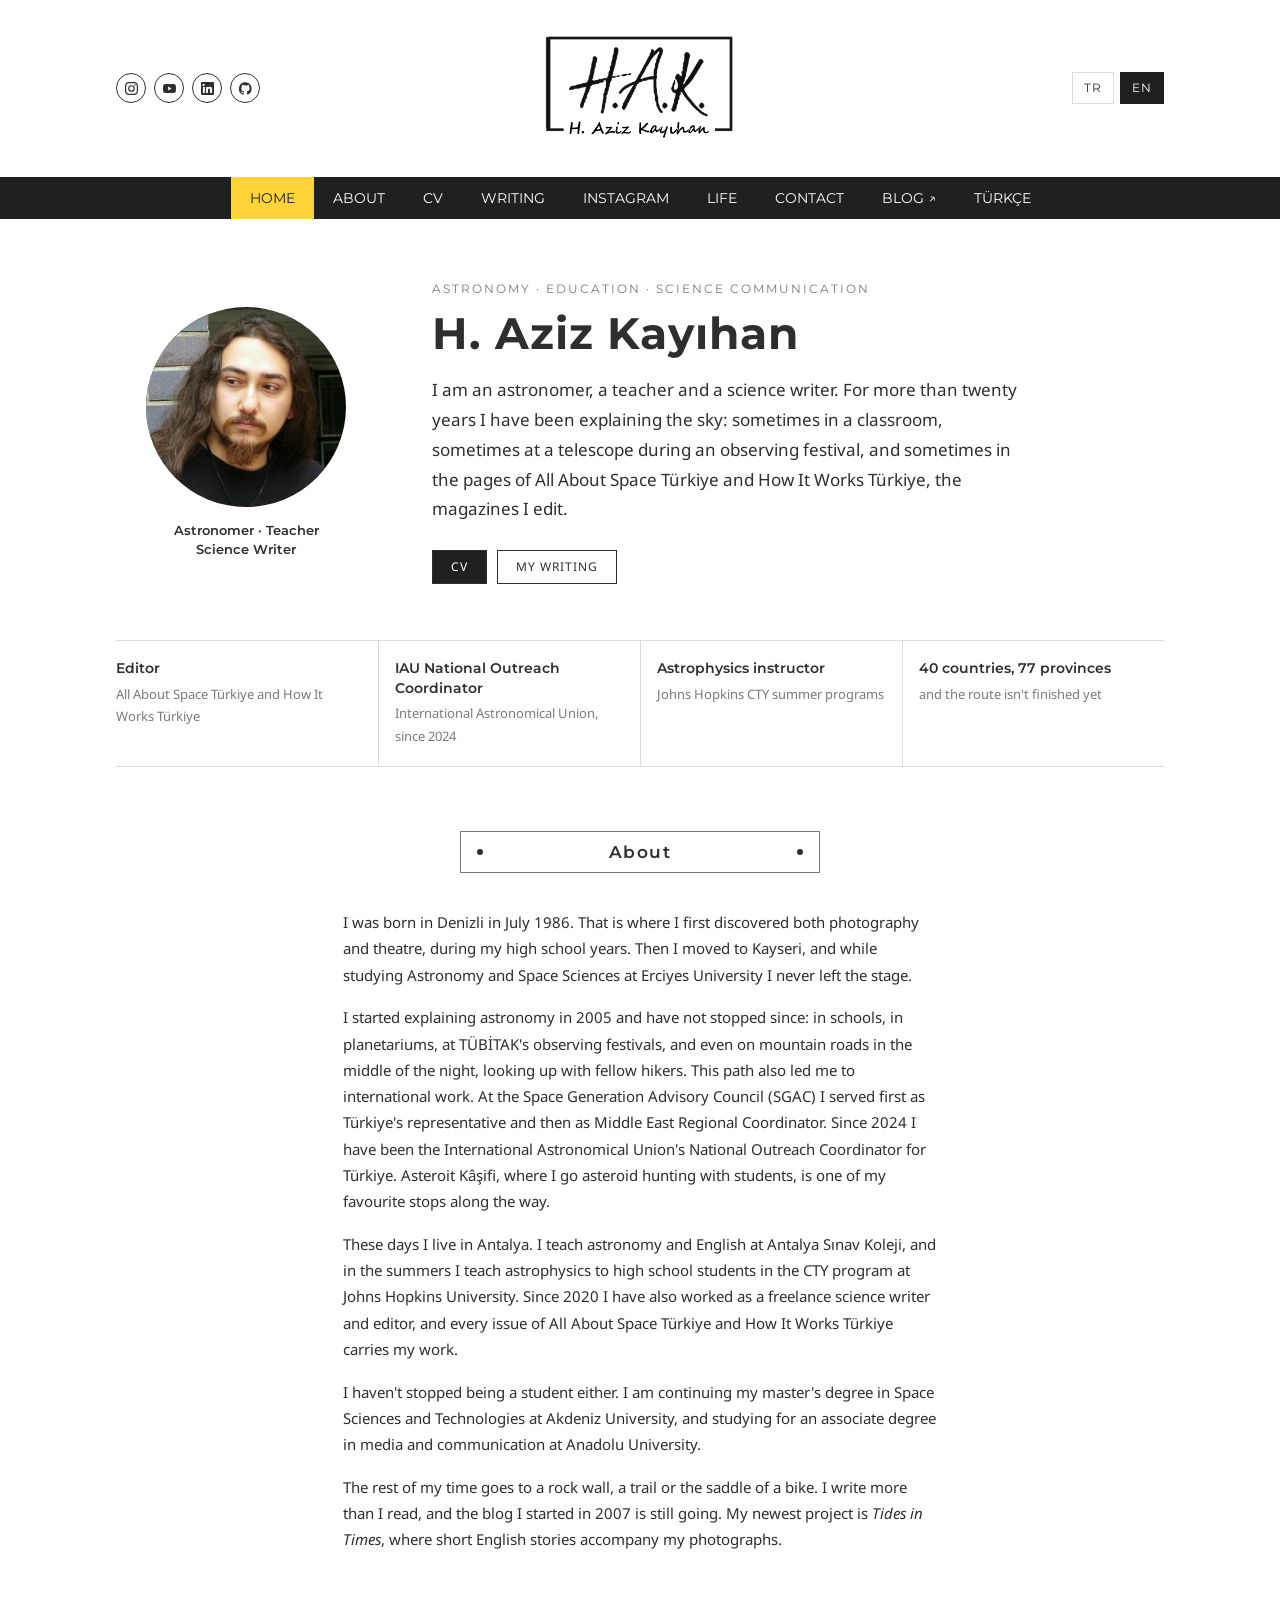
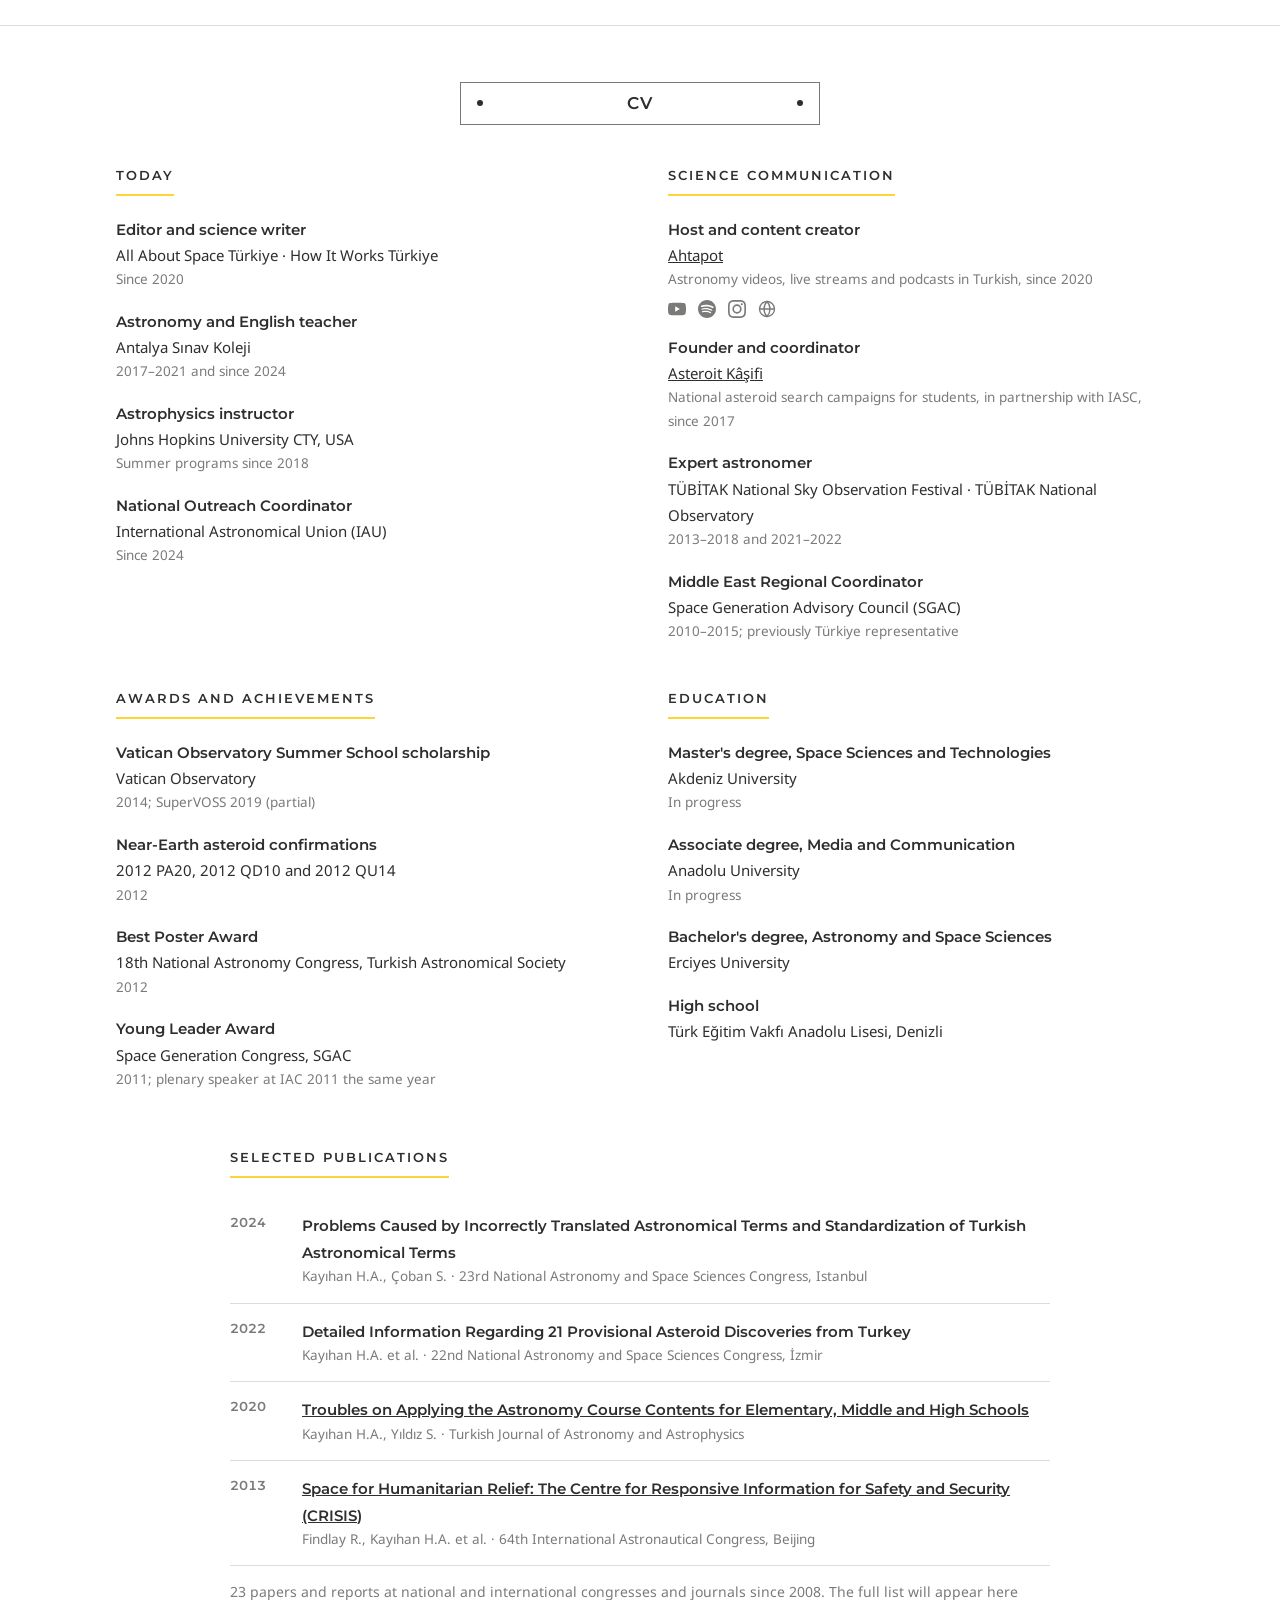
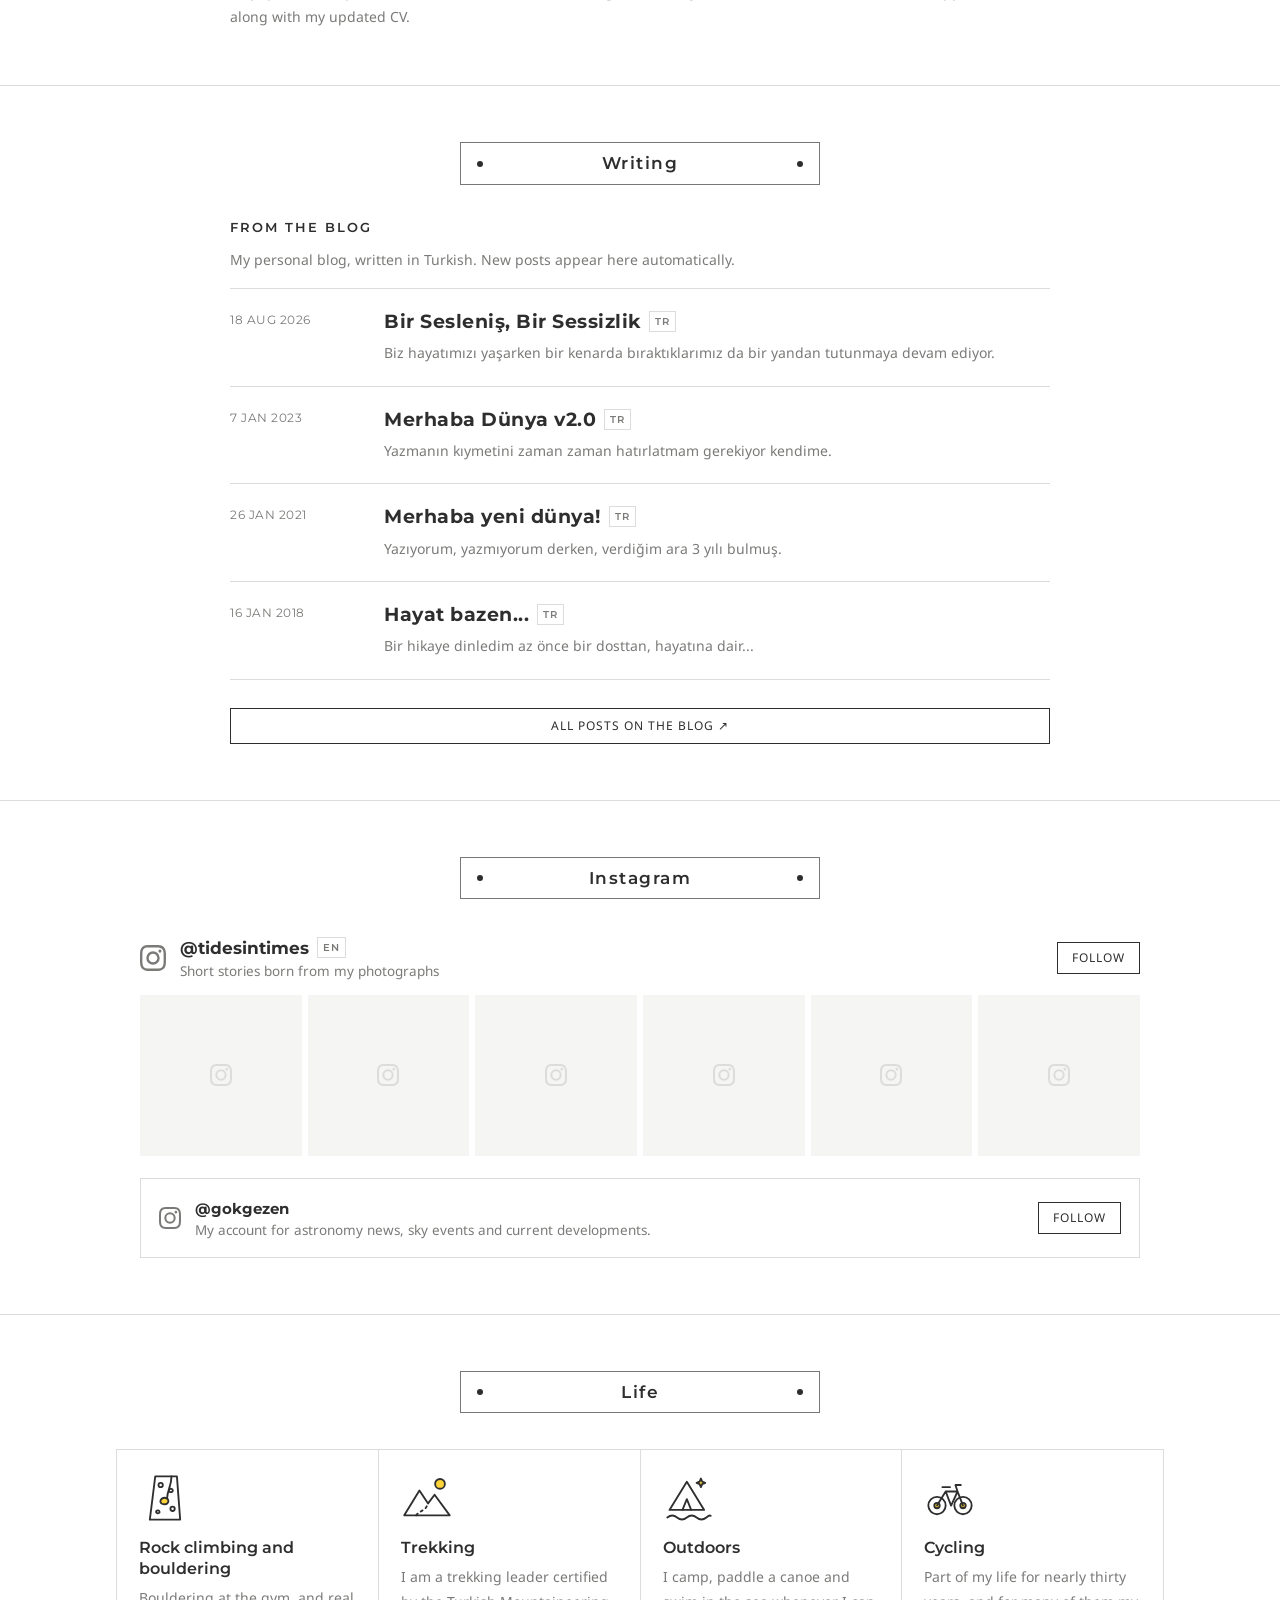
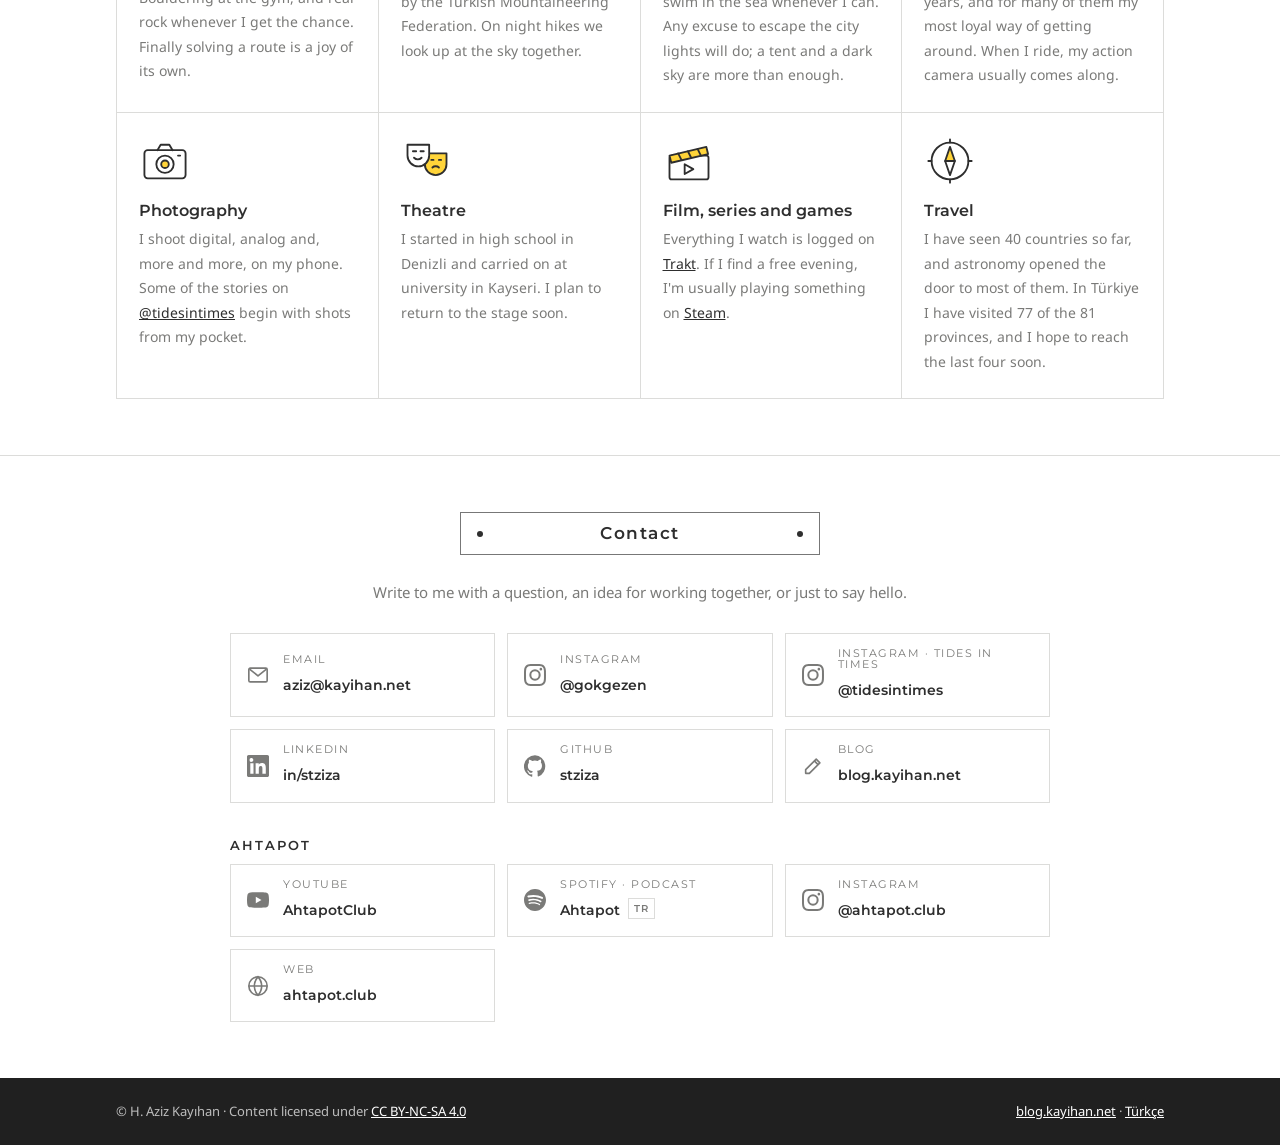
==== en/index.html @ d1d8c075 "Replace the Under Construction page with the new site Add the Turkish home page, the English page in" ====
<!doctype html>
<html lang="en">
<head>
<meta charset="utf-8">
<meta name="viewport" content="width=device-width, initial-scale=1, viewport-fit=cover">
<title>H. Aziz Kayıhan</title>
<meta name="claude:viewport-fit-sides" content="cover">
<meta name="description" content="H. Aziz Kayıhan: astronomer, teacher and science writer. Editor of All About Space Türkiye and How It Works Türkiye.">
<link rel="alternate" hreflang="tr" href="https://kayihan.net/">
<link rel="alternate" hreflang="en" href="https://kayihan.net/en/">
<link rel="alternate" type="application/atom+xml" title="H.A.K. blog" href="http://blog.kayihan.net/feeds/posts/default">
<link rel="preconnect" href="https://fonts.googleapis.com">
<link rel="preconnect" href="https://fonts.gstatic.com" crossorigin>
<link rel="stylesheet" href="https://fonts.googleapis.com/css2?family=Montserrat:wght@300;400;600;700&family=Noto+Sans:ital,wght@0,400;0,700;1,400&display=swap">
<style>
/* Layout: the blog's own frame (white masthead, dark menu bar with a yellow active tab, boxed section titles), no carousel; one centred column with a two-up intro. */
:root{
  --paper:#ffffff;
  --soft:#f5f5f4;
  --ink:#2e2e2e;
  --bar:#202020;
  --muted:#7a7a78;
  --rule:#dcdcda;
  --yellow:#ffd439;
  --todo:#fff3bf;
  --display:"Montserrat", "Helvetica Neue", Arial, sans-serif;
  --body:"Noto Sans", "Droid Sans", "Segoe UI", Arial, sans-serif;
  color-scheme: light;
}
*{box-sizing:border-box}
body{margin:0;background:var(--paper);color:var(--ink);font:15px/1.75 var(--body)}
body::before{content:"";position:fixed;inset:0 0 auto;height:env(safe-area-inset-top,0px);z-index:10;background:var(--paper)}
a{color:inherit}
img{max-width:100%}
.wrap{max-width:1080px;margin:0 auto;padding-left:max(16px,env(safe-area-inset-left,0px));padding-right:max(16px,env(safe-area-inset-right,0px))}
:focus-visible{outline:2px solid var(--yellow);outline-offset:3px}

/* Masthead */
.masthead .wrap{display:grid;grid-template-columns:1fr auto 1fr;align-items:center;padding-block:34px;gap:16px}
.social{display:flex;gap:8px}
.social a{width:30px;height:30px;border:1px solid var(--ink);border-radius:50%;display:grid;place-items:center;text-decoration:none;transition:background .2s,color .2s}
.social a:hover{background:var(--bar);color:var(--paper)}
.social svg{width:13px;height:13px;fill:currentColor}
.logo{display:block;text-decoration:none;justify-self:center}
.logo img{display:block;width:190px;height:auto}
.logo-fallback{display:none;border:2px solid var(--ink);padding:6px 16px 4px;text-align:center}
.logo-fallback b{display:block;font:300 34px/1 var(--display);letter-spacing:4px}
.logo-fallback small{font:400 10px/1.6 var(--display);letter-spacing:.5px}
.langs{justify-self:end;display:flex;gap:6px;font:400 12px/1 var(--display);letter-spacing:1px}
.langs a,.langs span{border:1px solid var(--rule);padding:9px 11px;text-decoration:none}
.langs span{background:var(--bar);color:var(--paper);border-color:var(--bar)}
.langs a:hover{border-color:var(--ink)}

/* Menu bar */
.bar{background:var(--bar);position:sticky;top:env(safe-area-inset-top,0px);z-index:5}
.bar .wrap{display:flex;overflow-x:auto;scrollbar-width:none}
.bar .wrap > a:first-child{margin-left:auto}
.bar .wrap > a:last-child{margin-right:auto}
.bar .wrap::-webkit-scrollbar{display:none}
.bar a{color:#fff;text-decoration:none;font:400 14px/1 var(--display);text-transform:uppercase;padding:14px 19px;white-space:nowrap}
.bar a:hover{color:var(--yellow)}
.bar a.on{background:var(--yellow);color:var(--bar)}

/* Draft note */
.draft{background:var(--soft);border-bottom:1px solid var(--rule);font-size:13px;color:var(--muted)}
.draft .wrap{padding-block:10px}
mark.todo{background:var(--todo);color:var(--ink);padding:0 4px;border-bottom:1px dashed #c9a400}

/* Intro */
.intro .wrap{display:grid;grid-template-columns:260px minmax(0,1fr);gap:56px;align-items:center;padding-block:64px 56px}
.portrait{text-align:center}
.portrait .ph{width:200px;height:200px;border-radius:50%;margin:0 auto 14px;overflow:hidden;background:var(--bar);display:grid;place-items:center}
.portrait .ph img{width:100%;height:100%;object-fit:cover;display:block}
.portrait .ph span{display:none;color:var(--yellow);font:700 44px/1 var(--display);letter-spacing:3px}
.portrait p{margin:0;font:600 13px/1.5 var(--display)}
.eyebrow{font:400 12px/1 var(--display);letter-spacing:2px;text-transform:uppercase;color:var(--muted);margin:0 0 14px}
h1{font:700 44px/1.1 var(--display);letter-spacing:1px;margin:0 0 18px;text-wrap:balance}
.lead{font-size:17px;max-width:60ch;margin:0 0 26px}
.btns{display:flex;flex-wrap:wrap;gap:10px}
.btn{display:inline-block;border:1px solid var(--ink);padding:10px 18px;font:400 12px/1 var(--body);letter-spacing:1px;text-transform:uppercase;text-decoration:none;transition:background .2s,color .2s}
.btn:hover{background:var(--bar);color:var(--paper)}
.btn.solid{background:var(--bar);color:var(--paper)}
.btn.solid:hover{background:var(--yellow);color:var(--bar);border-color:var(--yellow)}
.intro .facts-wrap{display:block;padding-block:0 8px}
.facts{list-style:none;margin:0;padding:0;border-top:1px solid var(--rule);border-bottom:1px solid var(--rule);display:grid;grid-template-columns:repeat(4,minmax(0,1fr))}
.facts li{padding:18px 16px;font-size:13px;color:var(--muted);border-left:1px solid var(--rule)}
.facts li:first-child{border-left:0;padding-left:0}
.facts b{display:block;color:var(--ink);font:600 14px/1.4 var(--display);margin-bottom:4px}

/* Sections */
section.block{padding-block:56px}
section.block + section.block{border-top:1px solid var(--rule)}
.title{display:flex;align-items:center;justify-content:space-between;gap:12px;border:1px solid #777;padding:10px 16px;max-width:360px;margin:0 auto 36px;font:600 17px/1.2 var(--display);letter-spacing:1.5px}
.title::before,.title::after{content:"";width:6px;height:6px;border-radius:50%;background:var(--ink);flex:none}
.title h2{font:inherit;margin:0;text-align:center;flex:1}
.prose{max-width:66ch;margin:0 auto}
.prose p{margin:0 0 1.1em}

/* Work */
.work{display:grid;grid-template-columns:repeat(2,minmax(0,1fr));gap:40px 56px}
.work h3{font:600 13px/1 var(--display);letter-spacing:2px;text-transform:uppercase;margin:0 0 6px;padding-bottom:12px;border-bottom:2px solid var(--yellow);display:inline-block}
.work ul{list-style:none;margin:14px 0 0;padding:0;display:grid;gap:16px}
.work li{min-width:0}
.work .role{font:600 15px/1.4 var(--display)}
.work .org{display:block}
.work .note{display:block;color:var(--muted);font-size:13.5px}
.pubs{margin-top:52px;max-width:820px;margin-left:auto;margin-right:auto}
.pubs h3{font:600 13px/1 var(--display);letter-spacing:2px;text-transform:uppercase;margin:0 0 6px;padding-bottom:12px;border-bottom:2px solid var(--yellow);display:inline-block}
.pubs ol{list-style:none;margin:14px 0 0;padding:0}
.pubs li{display:grid;grid-template-columns:56px minmax(0,1fr);gap:16px;padding:14px 0;border-bottom:1px solid var(--rule)}
.pubs .y{font:600 13px/1.6 var(--display);color:var(--muted);font-variant-numeric:tabular-nums}
.pubs .pt{font:600 15px/1.4 var(--display)}
.pubs .pv{display:block;color:var(--muted);font-size:13.5px}
.pubs a{color:var(--ink)}
.pubs .count{color:var(--muted);font-size:14px;margin:14px 0 0}

/* Writing */
.posts{list-style:none;margin:0;padding:0}
.posts li{display:grid;grid-template-columns:130px minmax(0,1fr);gap:24px;padding:20px 0;border-bottom:1px solid var(--rule)}
.posts li:first-child{border-top:1px solid var(--rule)}
.posts time{font:400 12px/1.8 var(--display);color:var(--muted);letter-spacing:.5px;text-transform:uppercase}
.posts a.t{font:700 19px/1.3 var(--display);letter-spacing:.5px;text-decoration:none}
.posts a.t:hover{text-decoration:underline;text-decoration-color:var(--yellow);text-decoration-thickness:3px}
.posts p{margin:6px 0 0;color:var(--muted);font-size:14px}
.lang{font:600 10px/1 var(--display);letter-spacing:1px;border:1px solid var(--rule);padding:3px 5px;margin-left:8px;vertical-align:3px;color:var(--muted);white-space:nowrap}
.sub{font:600 13px/1 var(--display);letter-spacing:2px;text-transform:uppercase;margin:48px 0 6px}
.subnote{color:var(--muted);font-size:14px;margin:0 0 20px}
.more{display:block;margin-top:28px;border:1px solid var(--ink);padding:11px;text-align:center;font:400 12px/1 var(--body);letter-spacing:1px;text-transform:uppercase;text-decoration:none}
.more:hover{background:var(--bar);color:var(--paper)}

/* Life */
.life{display:grid;grid-template-columns:repeat(4,minmax(0,1fr));border-top:1px solid var(--rule);border-left:1px solid var(--rule)}
.life div{padding:22px 22px 24px;border-right:1px solid var(--rule);border-bottom:1px solid var(--rule);min-width:0}
.life h3{margin:0 0 6px;font:600 16px/1.3 var(--display)}
.life .ic{width:52px;height:52px;display:block;margin-bottom:14px;fill:none;stroke:var(--ink);stroke-width:1.7;stroke-linecap:round;stroke-linejoin:round}
.life .ic .y{fill:var(--yellow)}
.life .ic .p{fill:var(--paper)}
.life div:hover .ic{transform:rotate(-4deg)}
.life .ic{transition:transform .25s}
.life p{margin:0;font-size:14px;color:var(--muted)}
.life a{color:var(--ink)}

/* Contact */
.contact-lead{text-align:center;margin:-12px auto 28px;max-width:60ch;color:var(--muted)}
.contact-sub{max-width:820px;margin:36px auto 12px;font:600 13px/1 var(--display);letter-spacing:2px;text-transform:uppercase}
.contact{display:grid;grid-template-columns:repeat(auto-fit,minmax(220px,1fr));gap:12px;max-width:820px;margin:0 auto}
.contact > a,.contact > div{display:flex;align-items:center;gap:14px;border:1px solid var(--rule);padding:14px 16px;text-decoration:none;min-width:0}
.contact > a:hover{border-color:var(--ink)}
.contact > a:hover svg{color:var(--ink)}
.contact svg{width:22px;height:22px;flex:none;color:var(--muted);transition:color .2s}
.contact span{min-width:0;overflow-wrap:anywhere}
.contact small{display:block;font:400 11px/1 var(--display);letter-spacing:1.5px;text-transform:uppercase;color:var(--muted);margin-bottom:6px}
.contact b{font:600 14px/1.3 var(--display)}
.work .icons{display:flex;gap:12px;margin-top:8px}
.work .icons a{color:var(--muted);display:inline-flex}
.work .icons a:hover{color:var(--ink)}
.work .icons svg{width:18px;height:18px}
.subnote a{color:var(--ink)}
/* Instagram */
.igs{max-width:1000px;margin:0 auto;display:grid;gap:22px}
.ig{min-width:0}
.ig-head{display:flex;align-items:center;gap:14px;margin-bottom:14px}
.ig-head > svg{width:26px;height:26px;flex:none;color:var(--muted)}
.ig-head > div{flex:1;min-width:0}
.ig-head .h{font:700 17px/1.3 var(--display);text-decoration:none}
.ig-head .h:hover{text-decoration:underline;text-decoration-color:var(--yellow);text-decoration-thickness:3px}
.ig-head small{display:block;color:var(--muted);font-size:13.5px;line-height:1.4}
.ig-head .btn{padding:9px 14px;flex:none}
.ig-grid{display:grid;grid-template-columns:repeat(6,minmax(0,1fr));gap:6px}
.ig-also{display:flex;align-items:center;gap:14px;border:1px solid var(--rule);padding:16px 18px}
.ig-also > svg{width:22px;height:22px;flex:none;color:var(--muted)}
.ig-also > div{flex:1;min-width:0}
.ig-also .h{font:700 15px/1.3 var(--display);text-decoration:none}
.ig-also .h:hover{text-decoration:underline;text-decoration-color:var(--yellow);text-decoration-thickness:3px}
.ig-also small{display:block;color:var(--muted);font-size:13.5px;line-height:1.45}
.ig-also .btn{padding:9px 14px;flex:none}
.tile{position:relative;aspect-ratio:1;max-width:100%;background:var(--soft);display:grid;place-items:center;color:var(--rule);overflow:hidden;transition:background .2s,color .2s}
.tile svg{width:22px;height:22px}
.tile:hover{background:var(--bar);color:var(--yellow)}
.tile img{position:absolute;inset:0;width:100%;height:100%;object-fit:cover;transition:transform .4s,opacity .2s}
.tile.has-img:hover img{transform:scale(1.04);opacity:.85}
@media (max-width:820px){ .ig-grid{grid-template-columns:repeat(3,minmax(0,1fr))} }
@media (max-width:560px){ .ig-head,.ig-also{flex-wrap:wrap} }

footer{background:var(--bar);color:#bdbdbd;font-size:13px}
footer .wrap{display:flex;flex-wrap:wrap;justify-content:space-between;gap:8px 24px;padding-block:22px}
footer a{color:#fff}

@media (max-width:820px){
  .intro .wrap{grid-template-columns:1fr;gap:28px;padding-block:44px}
  .facts{grid-template-columns:repeat(2,minmax(0,1fr))}
  .facts li:nth-child(3){border-left:0;padding-left:0}
  .work{grid-template-columns:1fr}
  .life{grid-template-columns:repeat(2,minmax(0,1fr))}
  h1{font-size:34px}
}
@media (max-width:560px){
  .masthead .wrap{grid-template-columns:1fr;justify-items:center;padding-block:24px}
  .langs{justify-self:center}
  .bar .wrap{justify-content:flex-start}
  .bar a{padding:13px 14px;font-size:13px}
  .posts li{grid-template-columns:1fr;gap:4px}
  .life{grid-template-columns:1fr}
  .facts{grid-template-columns:1fr}
  .facts li{border-left:0;padding-left:0;border-top:1px solid var(--rule)}
  .facts li:first-child{border-top:0}
}
@media (prefers-reduced-motion:reduce){*{transition:none!important;scroll-behavior:auto!important}}
html{scroll-behavior:smooth}
section[id]{scroll-margin-top:60px}
</style>
</head>
<body>
<svg width="0" height="0" style="position:absolute" aria-hidden="true">
  <symbol id="i-instagram" viewBox="0 0 24 24"><path fill="currentColor" d="M12 2.2c3.2 0 3.6 0 4.8.1 3.3.1 4.8 1.7 4.9 4.9.1 1.3.1 1.6.1 4.8s0 3.6-.1 4.8c-.1 3.2-1.7 4.8-4.9 4.9-1.3.1-1.6.1-4.8.1s-3.6 0-4.8-.1c-3.3-.1-4.8-1.7-4.9-4.9C2.2 15.6 2.2 15.2 2.2 12s0-3.6.1-4.8C2.4 3.9 3.9 2.4 7.2 2.3 8.4 2.2 8.8 2.2 12 2.2zM12 0C8.7 0 8.3 0 7.1.1 2.7.3.3 2.7.1 7.1 0 8.3 0 8.7 0 12s0 3.7.1 4.9c.2 4.4 2.6 6.8 7 7 1.2.1 1.6.1 4.9.1s3.7 0 4.9-.1c4.4-.2 6.8-2.6 7-7 .1-1.2.1-1.6.1-4.9s0-3.7-.1-4.9c-.2-4.4-2.6-6.8-7-7C15.7 0 15.3 0 12 0zm0 5.8a6.2 6.2 0 1 0 0 12.4 6.2 6.2 0 0 0 0-12.4zM12 16a4 4 0 1 1 0-8 4 4 0 0 1 0 8zm6.4-11.8a1.4 1.4 0 1 0 0 2.9 1.4 1.4 0 0 0 0-2.9z"/></symbol>
  <symbol id="i-youtube" viewBox="0 0 24 24"><path fill="currentColor" d="M23.5 6.2a3 3 0 0 0-2.1-2.1C19.5 3.6 12 3.6 12 3.6s-7.5 0-9.4.5A3 3 0 0 0 .5 6.2 31 31 0 0 0 0 12a31 31 0 0 0 .5 5.8 3 3 0 0 0 2.1 2.1c1.9.5 9.4.5 9.4.5s7.5 0 9.4-.5a3 3 0 0 0 2.1-2.1A31 31 0 0 0 24 12a31 31 0 0 0-.5-5.8zM9.6 15.6V8.4l6.2 3.6-6.2 3.6z"/></symbol>
  <symbol id="i-spotify" viewBox="0 0 24 24"><path fill="currentColor" d="M12 0C5.4 0 0 5.4 0 12s5.4 12 12 12 12-5.4 12-12S18.66 0 12 0zm5.52 17.34c-.24.36-.66.48-1.02.24-2.82-1.74-6.36-2.1-10.56-1.14-.42.12-.78-.18-.9-.54-.12-.42.18-.78.54-.9 4.56-1.02 8.52-.6 11.64 1.32.42.18.48.66.3 1.02zm1.44-3.3c-.3.42-.84.6-1.26.3-3.24-1.98-8.16-2.58-11.94-1.38-.48.12-1.02-.12-1.14-.6-.12-.48.12-1.02.6-1.14C9.6 9.9 15 10.56 18.72 12.84c.36.18.54.78.24 1.2zm.12-3.36C15.24 8.4 8.82 8.16 5.16 9.3c-.6.18-1.2-.18-1.38-.72-.18-.6.18-1.2.72-1.38 4.26-1.26 11.28-1.02 15.72 1.62.54.3.72 1.02.42 1.56-.3.42-1.02.6-1.56.3z"/></symbol>
  <symbol id="i-linkedin" viewBox="0 0 24 24"><path fill="currentColor" d="M20.4 20.5h-3.6v-5.6c0-1.3 0-3-1.8-3s-2.1 1.4-2.1 2.9v5.7H9.4V9h3.4v1.6c.5-.9 1.6-1.8 3.4-1.8 3.6 0 4.3 2.4 4.3 5.5v6.2zM5.3 7.4a2.1 2.1 0 1 1 0-4.1 2.1 2.1 0 0 1 0 4.1zM7.1 20.5H3.6V9h3.5v11.5zM22.2 0H1.8C.8 0 0 .8 0 1.7v20.6c0 .9.8 1.7 1.8 1.7h20.4c1 0 1.8-.8 1.8-1.7V1.7C24 .8 23.2 0 22.2 0z"/></symbol>
  <symbol id="i-github" viewBox="0 0 24 24"><path fill="currentColor" d="M12 .3a12 12 0 0 0-3.8 23.4c.6.1.8-.3.8-.6v-2c-3.3.7-4-1.6-4-1.6-.6-1.4-1.4-1.8-1.4-1.8-1-.7.1-.7.1-.7 1.2.1 1.8 1.2 1.8 1.2 1.1 1.8 2.8 1.3 3.5 1 0-.8.4-1.3.7-1.6-2.7-.3-5.5-1.3-5.5-5.9 0-1.3.5-2.4 1.2-3.2 0-.3-.5-1.5.2-3.2 0 0 1-.3 3.3 1.2a11.5 11.5 0 0 1 6 0C17.3 4.7 18.3 5 18.3 5c.7 1.7.2 2.9.1 3.2.8.8 1.2 1.9 1.2 3.2 0 4.6-2.8 5.6-5.5 5.9.4.4.8 1.1.8 2.2v3.3c0 .3.2.7.8.6A12 12 0 0 0 12 .3"/></symbol>
  <symbol id="i-mail" viewBox="0 0 24 24"><g fill="none" stroke="currentColor" stroke-width="1.8" stroke-linejoin="round"><rect x="2" y="4.5" width="20" height="15" rx="1.5"/><path d="M2.8 5.5 12 13l9.2-7.5"/></g></symbol>
  <symbol id="i-web" viewBox="0 0 24 24"><g fill="none" stroke="currentColor" stroke-width="1.8"><circle cx="12" cy="12" r="10"/><path d="M2 12h20M12 2c2.8 3 4 6.4 4 10s-1.2 7-4 10c-2.8-3-4-6.4-4-10s1.2-7 4-10z"/></g></symbol>
  <symbol id="i-pen" viewBox="0 0 24 24"><g fill="none" stroke="currentColor" stroke-width="1.8" stroke-linejoin="round"><path d="M15.5 4.5l4 4L8 20H4v-4L15.5 4.5z"/><path d="M13.5 6.5l4 4"/></g></symbol>
</svg>
<div lang="en">

<header class="masthead">
  <div class="wrap">
    <nav class="social" aria-label="Social media">
      <a href="https://www.instagram.com/gokgezen/" aria-label="Instagram" target="_blank" rel="noopener"><svg><use href="#i-instagram"/></svg></a>
      <a href="https://www.youtube.com/@AhtapotClub" aria-label="YouTube" target="_blank" rel="noopener"><svg><use href="#i-youtube"/></svg></a>
      <a href="https://www.linkedin.com/in/stziza/" aria-label="LinkedIn" target="_blank" rel="noopener"><svg><use href="#i-linkedin"/></svg></a>
      <a href="https://github.com/stziza" aria-label="GitHub" target="_blank" rel="noopener"><svg><use href="#i-github"/></svg></a>
    </nav>
    <a class="logo" href="#top" aria-label="H.A.K. home">
      <img src="../img/hak-logo.png" alt="H.A.K. · H. Aziz Kayıhan" width="190" height="109" onerror="this.style.display='none';this.nextElementSibling.style.display='block'">
      <span class="logo-fallback"><b>H.A.K.</b><small>H. Aziz Kayıhan</small></span>
    </a>
    <div class="langs" aria-label="Language">
      <a href="../" hreflang="tr" lang="tr">TR</a>
      <span aria-current="true">EN</span>
    </div>
  </div>
</header>

<nav class="bar" aria-label="Sections">
  <div class="wrap">
    <a href="#top" class="on" data-spy="top">Home</a>
    <a href="#about" data-spy="about">About</a>
    <a href="#cv" data-spy="cv">CV</a>
    <a href="#writing" data-spy="writing">Writing</a>
    <a href="#instagram" data-spy="instagram">Instagram</a>
    <a href="#life" data-spy="life">Life</a>
    <a href="#contact" data-spy="contact">Contact</a>
    <a href="http://blog.kayihan.net/" target="_blank" rel="noopener">Blog ↗</a>
    <a href="../" hreflang="tr" lang="tr">Türkçe</a>
  </div>
</nav>


<main id="top">
  <section class="intro" aria-label="Introduction">
    <div class="wrap">
      <div class="portrait">
        <div class="ph">
          <img src="../img/portre.jpg" alt="H. Aziz Kayıhan" width="200" height="200" onerror="this.style.display='none';this.nextElementSibling.style.display='block'">
          <span>HAK</span>
        </div>
        <p>Astronomer · Teacher<br>Science Writer</p>
      </div>
      <div>
        <p class="eyebrow">Astronomy · Education · Science communication</p>
        <h1>H. Aziz Kayıhan</h1>
        <p class="lead">I am an astronomer, a teacher and a science writer. For more than twenty years I have been explaining the sky: sometimes in a classroom, sometimes at a telescope during an observing festival, and sometimes in the pages of All About Space Türkiye and How It Works Türkiye, the magazines I edit.</p>
        <div class="btns">
          <a class="btn solid" href="#cv">CV</a>
          <a class="btn" href="#writing">My writing</a>
        </div>
      </div>
    </div>
    <div class="wrap facts-wrap">
      <ul class="facts">
        <li><b>Editor</b>All About Space Türkiye and How It Works Türkiye</li>
        <li><b>IAU National Outreach Coordinator</b>International Astronomical Union, since 2024</li>
        <li><b>Astrophysics instructor</b>Johns Hopkins CTY summer programs</li>
        <li><b>40 countries, 77 provinces</b>and the route isn't finished yet</li>
      </ul>
    </div>
  </section>

  <section class="block" id="about">
    <div class="wrap">
      <div class="title"><h2>About</h2></div>
      <div class="prose">
        <p>I was born in Denizli in July 1986. That is where I first discovered both photography and theatre, during my high school years. Then I moved to Kayseri, and while studying Astronomy and Space Sciences at Erciyes University I never left the stage.</p>
        <p>I started explaining astronomy in 2005 and have not stopped since: in schools, in planetariums, at TÜBİTAK's observing festivals, and even on mountain roads in the middle of the night, looking up with fellow hikers. This path also led me to international work. At the Space Generation Advisory Council (SGAC) I served first as Türkiye's representative and then as Middle East Regional Coordinator. Since 2024 I have been the International Astronomical Union's National Outreach Coordinator for Türkiye. Asteroit Kâşifi, where I go asteroid hunting with students, is one of my favourite stops along the way.</p>
        <p>These days I live in Antalya. I teach astronomy and English at Antalya Sınav Koleji, and in the summers I teach astrophysics to high school students in the CTY program at Johns Hopkins University. Since 2020 I have also worked as a freelance science writer and editor, and every issue of All About Space Türkiye and How It Works Türkiye carries my work.</p>
        <p>I haven't stopped being a student either. I am continuing my master's degree in Space Sciences and Technologies at Akdeniz University, and studying for an associate degree in media and communication at Anadolu University.</p>
        <p>The rest of my time goes to a rock wall, a trail or the saddle of a bike. I write more than I read, and the blog I started in 2007 is still going. My newest project is <em>Tides in Times</em>, where short English stories accompany my photographs.</p>
      </div>
    </div>
  </section>

  <section class="block" id="cv">
    <div class="wrap">
      <div class="title"><h2>CV</h2></div>
      <div class="work">
        <div>
          <h3>Today</h3>
          <ul>
            <li><span class="role">Editor and science writer</span><span class="org">All About Space Türkiye · How It Works Türkiye</span><span class="note">Since 2020</span></li>
            <li><span class="role">Astronomy and English teacher</span><span class="org">Antalya Sınav Koleji</span><span class="note">2017–2021 and since 2024</span></li>
            <li><span class="role">Astrophysics instructor</span><span class="org">Johns Hopkins University CTY, USA</span><span class="note">Summer programs since 2018</span></li>
            <li><span class="role">National Outreach Coordinator</span><span class="org">International Astronomical Union (IAU)</span><span class="note">Since 2024</span></li>
          </ul>
        </div>
        <div>
          <h3>Science communication</h3>
          <ul>
            <li><span class="role">Host and content creator</span><span class="org"><a href="https://www.ahtapot.club/" target="_blank" rel="noopener">Ahtapot</a></span><span class="note">Astronomy videos, live streams and podcasts in Turkish, since 2020</span>
              <span class="icons">
                <a href="https://www.youtube.com/@AhtapotClub" aria-label="Ahtapot YouTube" target="_blank" rel="noopener"><svg><use href="#i-youtube"/></svg></a>
                <a href="https://open.spotify.com/show/0G1cSHroA2aiNYug60f56q" aria-label="Ahtapot Spotify" target="_blank" rel="noopener"><svg><use href="#i-spotify"/></svg></a>
                <a href="https://www.instagram.com/ahtapot.club/" aria-label="Ahtapot Instagram" target="_blank" rel="noopener"><svg><use href="#i-instagram"/></svg></a>
                <a href="https://www.ahtapot.club/" aria-label="ahtapot.club" target="_blank" rel="noopener"><svg><use href="#i-web"/></svg></a>
              </span>
            </li>
            <li><span class="role">Founder and coordinator</span><span class="org"><a href="https://asteroidkasifi.com/" target="_blank" rel="noopener">Asteroit Kâşifi</a></span><span class="note">National asteroid search campaigns for students, in partnership with IASC, since 2017</span></li>
            <li><span class="role">Expert astronomer</span><span class="org">TÜBİTAK National Sky Observation Festival · TÜBİTAK National Observatory</span><span class="note">2013–2018 and 2021–2022</span></li>
            <li><span class="role">Middle East Regional Coordinator</span><span class="org">Space Generation Advisory Council (SGAC)</span><span class="note">2010–2015; previously Türkiye representative</span></li>
          </ul>
        </div>
        <div>
          <h3>Awards and achievements</h3>
          <ul>
            <li><span class="role">Vatican Observatory Summer School scholarship</span><span class="org">Vatican Observatory</span><span class="note">2014; SuperVOSS 2019 (partial)</span></li>
            <li><span class="role">Near-Earth asteroid confirmations</span><span class="org">2012 PA20, 2012 QD10 and 2012 QU14</span><span class="note">2012</span></li>
            <li><span class="role">Best Poster Award</span><span class="org">18th National Astronomy Congress, Turkish Astronomical Society</span><span class="note">2012</span></li>
            <li><span class="role">Young Leader Award</span><span class="org">Space Generation Congress, SGAC</span><span class="note">2011; plenary speaker at IAC 2011 the same year</span></li>
          </ul>
        </div>
        <div>
          <h3>Education</h3>
          <ul>
            <li><span class="role">Master's degree, Space Sciences and Technologies</span><span class="org">Akdeniz University</span><span class="note">In progress</span></li>
            <li><span class="role">Associate degree, Media and Communication</span><span class="org">Anadolu University</span><span class="note">In progress</span></li>
            <li><span class="role">Bachelor's degree, Astronomy and Space Sciences</span><span class="org">Erciyes University</span></li>
            <li><span class="role">High school</span><span class="org">Türk Eğitim Vakfı Anadolu Lisesi, Denizli</span></li>
          </ul>
        </div>
      </div>

      <div class="pubs">
        <h3>Selected publications</h3>
        <ol>
          <li><span class="y">2024</span><div><span class="pt">Problems Caused by Incorrectly Translated Astronomical Terms and Standardization of Turkish Astronomical Terms</span><span class="pv">Kayıhan H.A., Çoban S. · 23rd National Astronomy and Space Sciences Congress, Istanbul</span></div></li>
          <li><span class="y">2022</span><div><span class="pt">Detailed Information Regarding 21 Provisional Asteroid Discoveries from Turkey</span><span class="pv">Kayıhan H.A. et al. · 22nd National Astronomy and Space Sciences Congress, İzmir</span></div></li>
          <li><span class="y">2020</span><div><span class="pt"><a href="https://dergipark.org.tr/en/pub/tjaa/issue/52859/830534" target="_blank" rel="noopener">Troubles on Applying the Astronomy Course Contents for Elementary, Middle and High Schools</a></span><span class="pv">Kayıhan H.A., Yıldız S. · Turkish Journal of Astronomy and Astrophysics</span></div></li>
          <li><span class="y">2013</span><div><span class="pt"><a href="https://f001.backblazeb2.com/file/astronomgunlugu/CV/2013_IAC2013_SGC_SocietyPaper.pdf" target="_blank" rel="noopener">Space for Humanitarian Relief: The Centre for Responsive Information for Safety and Security (CRISIS)</a></span><span class="pv">Findlay R., Kayıhan H.A. et al. · 64th International Astronautical Congress, Beijing</span></div></li>
        </ol>
        <p class="count">23 papers and reports at national and international congresses and journals since 2008. The full list will appear here along with my updated CV.</p>
      </div>
    </div>
  </section>

  <section class="block" id="writing">
    <div class="wrap">
      <div class="title"><h2>Writing</h2></div>
      <div class="prose" style="max-width:820px">
        <p class="sub" style="margin-top:0">From the blog</p>
        <p class="subnote">My personal blog, written in Turkish. New posts appear here automatically.</p>
        <ul class="posts" id="posts"></ul>
        <a class="more" href="http://blog.kayihan.net/" target="_blank" rel="noopener">All posts on the blog ↗</a>

      </div>
    </div>
  </section>

  <section class="block" id="instagram">
    <div class="wrap">
      <div class="title"><h2>Instagram</h2></div>
      <!-- Paste the Behold JSON feed URL for @tidesintimes into data-feed below (https://feeds.behold.so/...). If it stays empty, the tiles link to the profile page. -->
      <div class="igs">
      <div class="ig" data-feed="">
        <div class="ig-head"><svg><use href="#i-instagram"/></svg><div><a class="h" href="https://www.instagram.com/tidesintimes/" target="_blank" rel="noopener">@tidesintimes</a><span class="lang">EN</span><small>Short stories born from my photographs</small></div><a class="btn" href="https://www.instagram.com/tidesintimes/" target="_blank" rel="noopener">Follow</a></div>
        <div class="ig-grid"><a class="tile" href="https://www.instagram.com/tidesintimes/" target="_blank" rel="noopener" aria-label="@tidesintimes on Instagram"><svg><use href="#i-instagram"/></svg></a><a class="tile" href="https://www.instagram.com/tidesintimes/" target="_blank" rel="noopener" aria-label="@tidesintimes on Instagram"><svg><use href="#i-instagram"/></svg></a><a class="tile" href="https://www.instagram.com/tidesintimes/" target="_blank" rel="noopener" aria-label="@tidesintimes on Instagram"><svg><use href="#i-instagram"/></svg></a><a class="tile" href="https://www.instagram.com/tidesintimes/" target="_blank" rel="noopener" aria-label="@tidesintimes on Instagram"><svg><use href="#i-instagram"/></svg></a><a class="tile" href="https://www.instagram.com/tidesintimes/" target="_blank" rel="noopener" aria-label="@tidesintimes on Instagram"><svg><use href="#i-instagram"/></svg></a><a class="tile" href="https://www.instagram.com/tidesintimes/" target="_blank" rel="noopener" aria-label="@tidesintimes on Instagram"><svg><use href="#i-instagram"/></svg></a></div>
      </div>
      <div class="ig-also">
        <svg><use href="#i-instagram"/></svg>
        <div><a class="h" href="https://www.instagram.com/gokgezen/" target="_blank" rel="noopener">@gokgezen</a><small>My account for astronomy news, sky events and current developments.</small></div>
        <a class="btn" href="https://www.instagram.com/gokgezen/" target="_blank" rel="noopener">Follow</a>
      </div>
      </div>
    </div>
  </section>

  <section class="block" id="life">
    <div class="wrap">
      <div class="title"><h2>Life</h2></div>
      <div class="life">
        <div><svg class="ic" viewBox="0 0 48 48" aria-hidden="true"><path class="p" d="M10 44 15 4h20l3 40z"/><path d="M30 4c0 9-4 13-4 20"/><path class="y" d="M20 26c1.5-3 6-3 7 0 .8 2.4-1.5 4-3.6 3.8-2.6-.2-4.4-1.6-3.4-3.8z"/><circle cx="20" cy="12" r="2"/><path d="M28 16c1.2-1 3-.6 3.2.9.2 1.3-1.4 2-2.5 1.6-1-.4-1.4-1.6-.7-2.5z"/><circle cx="31" cy="34" r="2"/><path d="M16 36c1-1 2.8-.8 3 .6.2 1.2-1.2 1.8-2.2 1.4-.9-.3-1.3-1.2-.8-2z"/></svg><h3>Rock climbing and bouldering</h3><p>Bouldering at the gym, and real rock whenever I get the chance. Finally solving a route is a joy of its own.</p></div>
        <div><svg class="ic" viewBox="0 0 48 48" aria-hidden="true"><circle class="y" cx="36" cy="11" r="4.5"/><path d="M3 40 17 17l8 12 6-8 14 19z"/><path d="M14 40c3-4 9-5 10-9" stroke-dasharray="2 3.5"/></svg><h3>Trekking</h3><p>I am a trekking leader certified by the Turkish Mountaineering Federation. On night hikes we look up at the sky together.</p></div>
        <div><svg class="ic" viewBox="0 0 48 48" aria-hidden="true"><path class="y" d="M35 6l1.2 2.8L39 10l-2.8 1.2L35 14l-1.2-2.8L31 10l2.8-1.2z"/><path d="M6 35 22 9l16 26z"/><path d="M18 35l4-10 4 10"/><path d="M4 42c3-2.5 6-2.5 9 0s6 2.5 9 0 6-2.5 9 0 6 2.5 9 0 4-1.6 4-1.6"/></svg><h3>Outdoors</h3><p>I camp, paddle a canoe and swim in the sea whenever I can. Any excuse to escape the city lights will do; a tent and a dark sky are more than enough.</p></div>
        <div><svg class="ic" viewBox="0 0 48 48" aria-hidden="true"><circle cx="12" cy="31" r="8"/><circle cx="36" cy="31" r="8"/><circle class="y" cx="12" cy="31" r="2.5"/><circle class="y" cx="36" cy="31" r="2.5"/><path d="M12 31l8-13h11l5 13M20 18l5 13 6-13M17 14h7M31 18l-2-6h5"/></svg><h3>Cycling</h3><p>Part of my life for nearly thirty years, and for many of them my most loyal way of getting around. When I ride, my action camera usually comes along.</p></div>
        <div><svg class="ic" viewBox="0 0 48 48" aria-hidden="true"><rect class="p" x="5" y="14" width="38" height="26" rx="3"/><path d="M17 14l3-5h8l3 5"/><circle cx="24" cy="27" r="8"/><circle class="y" cx="24" cy="27" r="3.5"/><path d="M36 19h2"/></svg><h3>Photography</h3><p>I shoot digital, analog and, more and more, on my phone. Some of the stories on <a href="https://www.instagram.com/tidesintimes/" target="_blank" rel="noopener">@tidesintimes</a> begin with shots from my pocket.</p></div>
        <div><svg class="ic" viewBox="0 0 48 48" aria-hidden="true"><path class="y" d="M22 17h20v10a10 10 0 0 1-20 0z"/><path d="M28 23h2M35 23h2M29 30c1.5-1.5 4.5-1.5 6 0"/><path class="p" d="M6 9h20v10a10 10 0 0 1-20 0z"/><path d="M11 15h3M18 15h3M12 21c2 2 5 2 7 0"/></svg><h3>Theatre</h3><p>I started in high school in Denizli and carried on at university in Kayseri. I plan to return to the stage soon.</p></div>
        <div><svg class="ic" viewBox="0 0 48 48" aria-hidden="true"><rect class="p" x="6" y="19" width="36" height="22" rx="2"/><path class="y" d="M6 19l34-8 1.6 6.6L7.6 25.6z"/><path d="M14 17l3 6M23 15l3 6M32 13l3 6"/><path d="M20 27v9l8-4.5z"/></svg><h3>Film, series and games</h3><p>Everything I watch is logged on <a href="https://trakt.tv/users/stziza" target="_blank" rel="noopener">Trakt</a>. If I find a free evening, I'm usually playing something on <a href="https://steamcommunity.com/id/stziza/" target="_blank" rel="noopener">Steam</a>.</p></div>
        <div><svg class="ic" viewBox="0 0 48 48" aria-hidden="true"><circle cx="24" cy="24" r="17"/><path class="y" d="M24 11l4.5 13h-9z"/><path class="p" d="M24 37l-4.5-13h9z"/><path d="M24 4v3M24 41v3M4 24h3M41 24h3"/></svg><h3>Travel</h3><p>I have seen 40 countries so far, and astronomy opened the door to most of them. In Türkiye I have visited 77 of the 81 provinces, and I hope to reach the last four soon.</p></div>
      </div>
    </div>
  </section>

  <section class="block" id="contact">
    <div class="wrap">
      <div class="title"><h2>Contact</h2></div>
      <p class="contact-lead">Write to me with a question, an idea for working together, or just to say hello.</p>
      <div class="contact">
        <a id="mail" href="#contact"><svg><use href="#i-mail"/></svg><span><small>Email</small><b id="mail-text">aziz [at] kayihan.net</b></span></a>
        <a href="https://www.instagram.com/gokgezen/" target="_blank" rel="noopener"><svg><use href="#i-instagram"/></svg><span><small>Instagram</small><b>@gokgezen</b></span></a>
        <a href="https://www.instagram.com/tidesintimes/" target="_blank" rel="noopener"><svg><use href="#i-instagram"/></svg><span><small>Instagram · Tides in Times</small><b>@tidesintimes</b></span></a>
        <a href="https://www.linkedin.com/in/stziza/" target="_blank" rel="noopener"><svg><use href="#i-linkedin"/></svg><span><small>LinkedIn</small><b>in/stziza</b></span></a>
        <a href="https://github.com/stziza" target="_blank" rel="noopener"><svg><use href="#i-github"/></svg><span><small>GitHub</small><b>stziza</b></span></a>
        <a href="http://blog.kayihan.net/" target="_blank" rel="noopener"><svg><use href="#i-pen"/></svg><span><small>Blog</small><b>blog.kayihan.net</b></span></a>
      </div>
      <p class="contact-sub">Ahtapot</p>
      <div class="contact">
        <a href="https://www.youtube.com/@AhtapotClub" target="_blank" rel="noopener"><svg><use href="#i-youtube"/></svg><span><small>YouTube</small><b>AhtapotClub</b></span></a>
        <a href="https://open.spotify.com/show/0G1cSHroA2aiNYug60f56q" target="_blank" rel="noopener"><svg><use href="#i-spotify"/></svg><span><small>Spotify · Podcast</small><b>Ahtapot</b><span class="lang">TR</span></span></a>
        <a href="https://www.instagram.com/ahtapot.club/" target="_blank" rel="noopener"><svg><use href="#i-instagram"/></svg><span><small>Instagram</small><b>@ahtapot.club</b></span></a>
        <a href="https://www.ahtapot.club/" target="_blank" rel="noopener"><svg><use href="#i-web"/></svg><span><small>Web</small><b>ahtapot.club</b></span></a>
      </div>
    </div>
  </section>
</main>

<footer>
  <div class="wrap">
    <span>© H. Aziz Kayıhan · Content licensed under <a href="http://creativecommons.org/licenses/by-nc-sa/4.0/" target="_blank" rel="noopener">CC BY-NC-SA 4.0</a></span>
    <span><a href="http://blog.kayihan.net/" target="_blank" rel="noopener">blog.kayihan.net</a> · <a href="../" hreflang="tr" lang="tr">Türkçe</a></span>
  </div>
</footer>

</div>
<script>
(function(){
  var BLOG_ID = '7600596250299023351';
  var isStory = function(t){ return /^tides?\s+in\s+times/i.test(t); };

  // Posts shown until the feed answers, and kept if it never does.
  var fallback = [
    {t:'Tide in Times: 05.09.2026', d:'2026-09-05', u:'http://blog.kayihan.net/2026/09/tide-in-times-05092026.html', s:'"What lies beyond the horizon?..." She sat on the rustic swing, gazing out at the vastness of the ocean, the same thought in her mind.', img:null},
    {t:'Tides in Times: 23.08.2026', d:'2026-08-23', u:'http://blog.kayihan.net/2026/08/tide-in-times-23082026.html', s:'"Have you ever stepped out of this corner of your life and explored the beauties of the universe?" he asked.', img:null},
    {t:'Bir Sesleniş, Bir Sessizlik', d:'2026-08-18', u:'http://blog.kayihan.net/2026/08/bir-seslenis-bir-sessizlik.html', s:'Biz hayatımızı yaşarken bir kenarda bıraktıklarımız da bir yandan tutunmaya devam ediyor.'},
    {t:'Merhaba Dünya v2.0', d:'2023-01-07', u:'http://blog.kayihan.net/2023/01/merhaba-dunya-v20.html', s:'Yazmanın kıymetini zaman zaman hatırlatmam gerekiyor kendime.'},
    {t:'Merhaba yeni dünya!', d:'2021-01-26', u:'http://blog.kayihan.net/2021/01/merhaba-yeni-dunya.html', s:'Yazıyorum, yazmıyorum derken, verdiğim ara 3 yılı bulmuş.'},
    {t:'Hayat bazen...', d:'2018-01-16', u:'http://blog.kayihan.net/2018/01/hayat-bazen.html', s:'Bir hikaye dinledim az önce bir dosttan, hayatına dair...'}
  ];

  var MONTHS = ['Jan','Feb','Mar','Apr','May','Jun','Jul','Aug','Sep','Oct','Nov','Dec'];
  function fmt(iso){ var p = iso.split('-'); return +p[2] + ' ' + MONTHS[+p[1]-1] + ' ' + p[0]; }
  function esc(s){ var d = document.createElement('div'); d.textContent = s; return d.innerHTML.replace(/"/g,'&quot;'); }
  function clip(s, n){ s = s.replace(/\s+/g,' ').trim(); if (s.length <= n) return s; return s.slice(0, s.lastIndexOf(' ', n)) + '…'; }

  function render(items){
    var posts = items.filter(function(x){ return !isStory(x.t); }).slice(0, 4);
    document.getElementById('posts').innerHTML = posts.map(function(p){
      return '<li><time datetime="'+p.d+'">'+fmt(p.d)+'</time><div><a class="t" href="'+esc(p.u)+'" target="_blank" rel="noopener">'+esc(p.t)+'</a><span class="lang">TR</span><p>'+esc(clip(p.s, 170))+'</p></div></li>';
    }).join('');
  }


  // Assemble the email address on load, to keep it away from spam bots.
  var u = 'aziz', d = 'kayihan.net', m = document.getElementById('mail');
  if (m) { m.href = 'mailto:' + u + '@' + d; document.getElementById('mail-text').textContent = u + '@' + d; }


  // Instagram: show the last 6 posts if a Behold JSON feed is set.
  Array.prototype.forEach.call(document.querySelectorAll('.ig[data-feed]'), function(panel){
    var url = panel.getAttribute('data-feed');
    if (!url) return;
    fetch(url).then(function(r){ return r.json(); }).then(function(d){
      var posts = (d.posts || []).slice(0, 6);
      if (!posts.length) return;
      panel.querySelector('.ig-grid').innerHTML = posts.map(function(p){
        var img = (p.sizes && p.sizes.medium && p.sizes.medium.mediaUrl) || p.thumbnailUrl || p.mediaUrl;
        var alt = p.altText || clip(p.prunedCaption || p.caption || '', 90);
        return '<a class="tile has-img" href="'+esc(p.permalink)+'" target="_blank" rel="noopener"><img loading="lazy" src="'+esc(img)+'" alt="'+esc(alt)+'"></a>';
      }).join('');
    }).catch(function(){ /* keep the profile-linked tiles */ });
  });

  render(fallback);

  // Live post feed from Blogger (works on kayihan.net).
  window.hakFeed = function(data){
    try {
      var entries = (data.feed && data.feed.entry) || [];
      var items = entries.map(function(e){
        var link = (e.link || []).filter(function(l){ return l.rel === 'alternate'; })[0];
        var thumb = e.media$thumbnail ? e.media$thumbnail.url.replace(/\/s72-[^\/]*\//, '/w600-h400-p-k-no-nu/') : null;
        return { t: e.title.$t, d: e.published.$t.slice(0,10), u: link ? link.href : 'http://blog.kayihan.net/', s: (e.summary ? e.summary.$t : ''), img: thumb };
      });
      if (items.length) render(items);
    } catch (err) { /* keep the fallback list */ }
  };
  var s = document.createElement('script');
  s.src = 'https://www.blogger.com/feeds/' + BLOG_ID + '/posts/summary?alt=json-in-script&max-results=15&callback=hakFeed';
  s.async = true;
  document.body.appendChild(s);

  // Highlight the menu item for the section in view.
  var links = Array.prototype.slice.call(document.querySelectorAll('.bar a[data-spy]'));
  var ids = ['about','cv','writing','instagram','life','contact'];
  function spy(){
    var cur = 'top';
    ids.forEach(function(id){ var el = document.getElementById(id); if (el && el.getBoundingClientRect().top < 140) cur = id; });
    links.forEach(function(a){ a.classList.toggle('on', a.getAttribute('data-spy') === cur); });
  }
  window.addEventListener('scroll', spy, {passive:true});
  spy();
})();
</script>
</body>
</html>
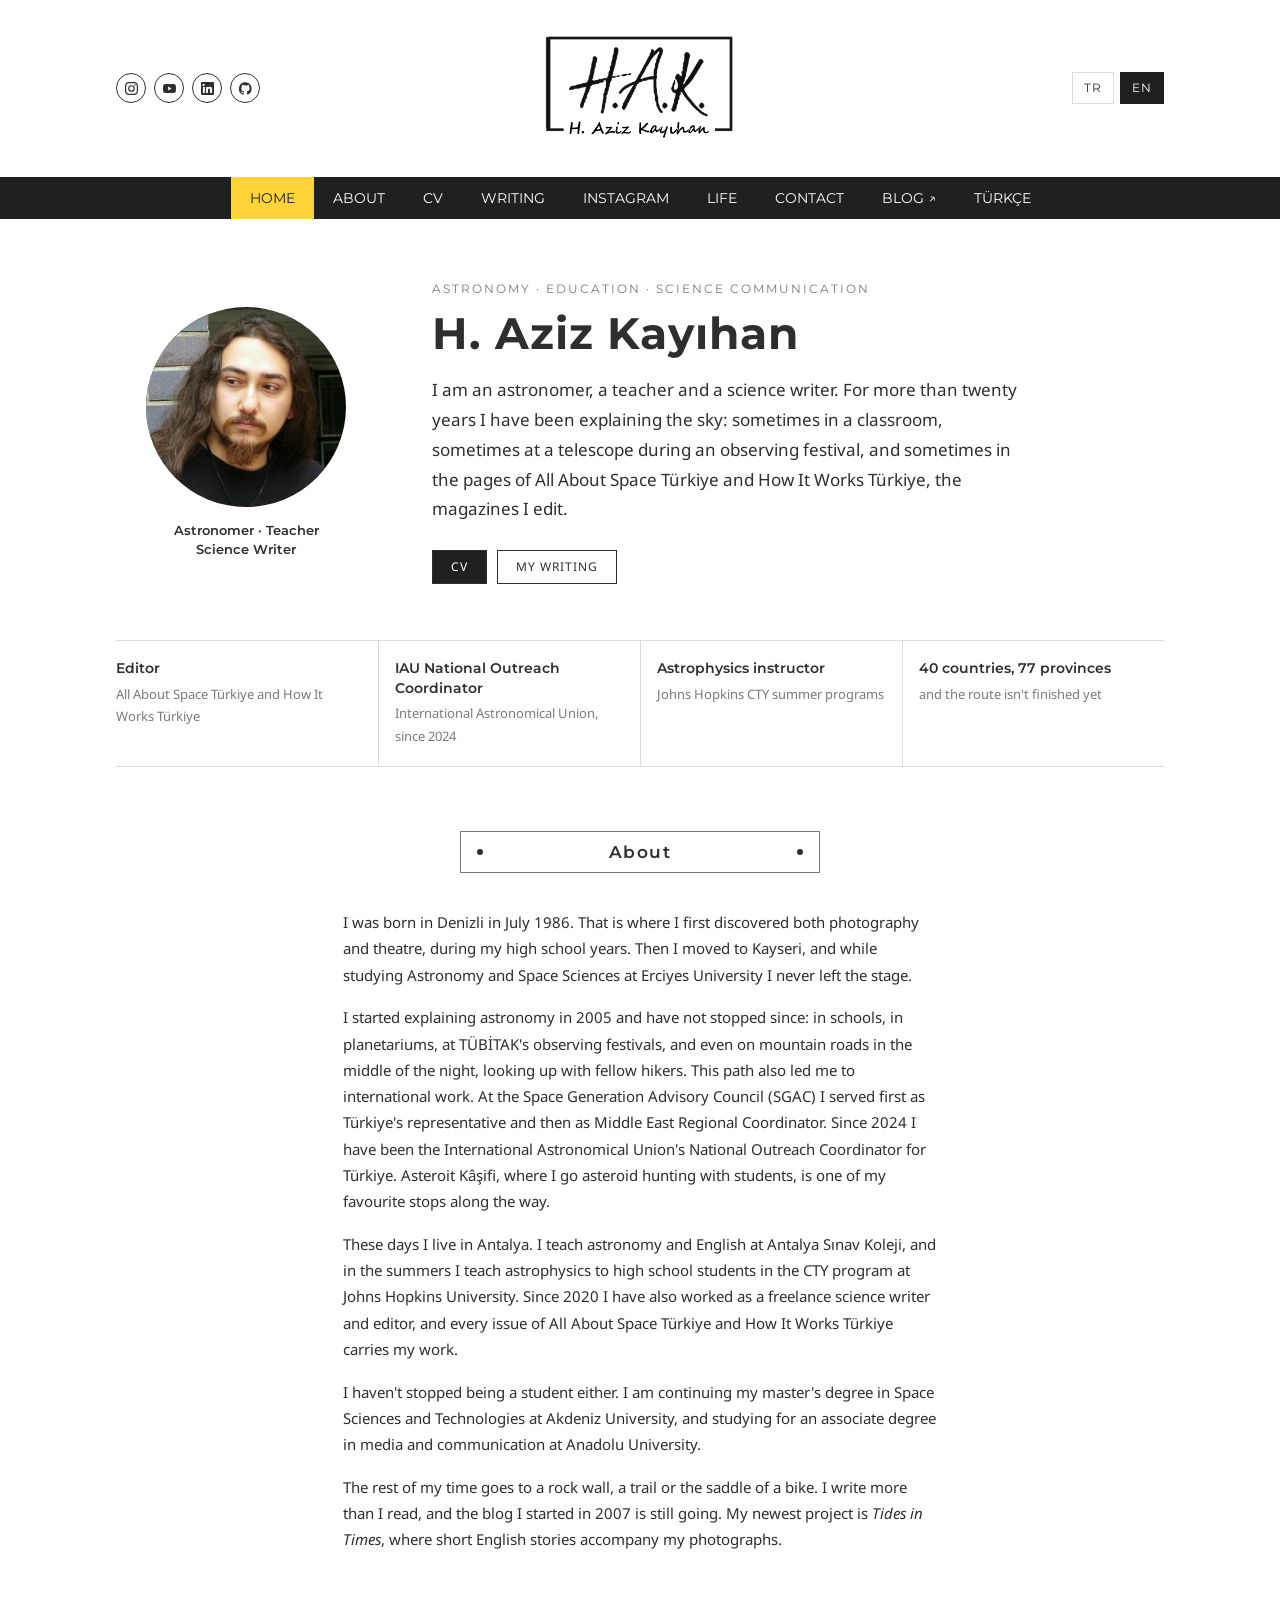
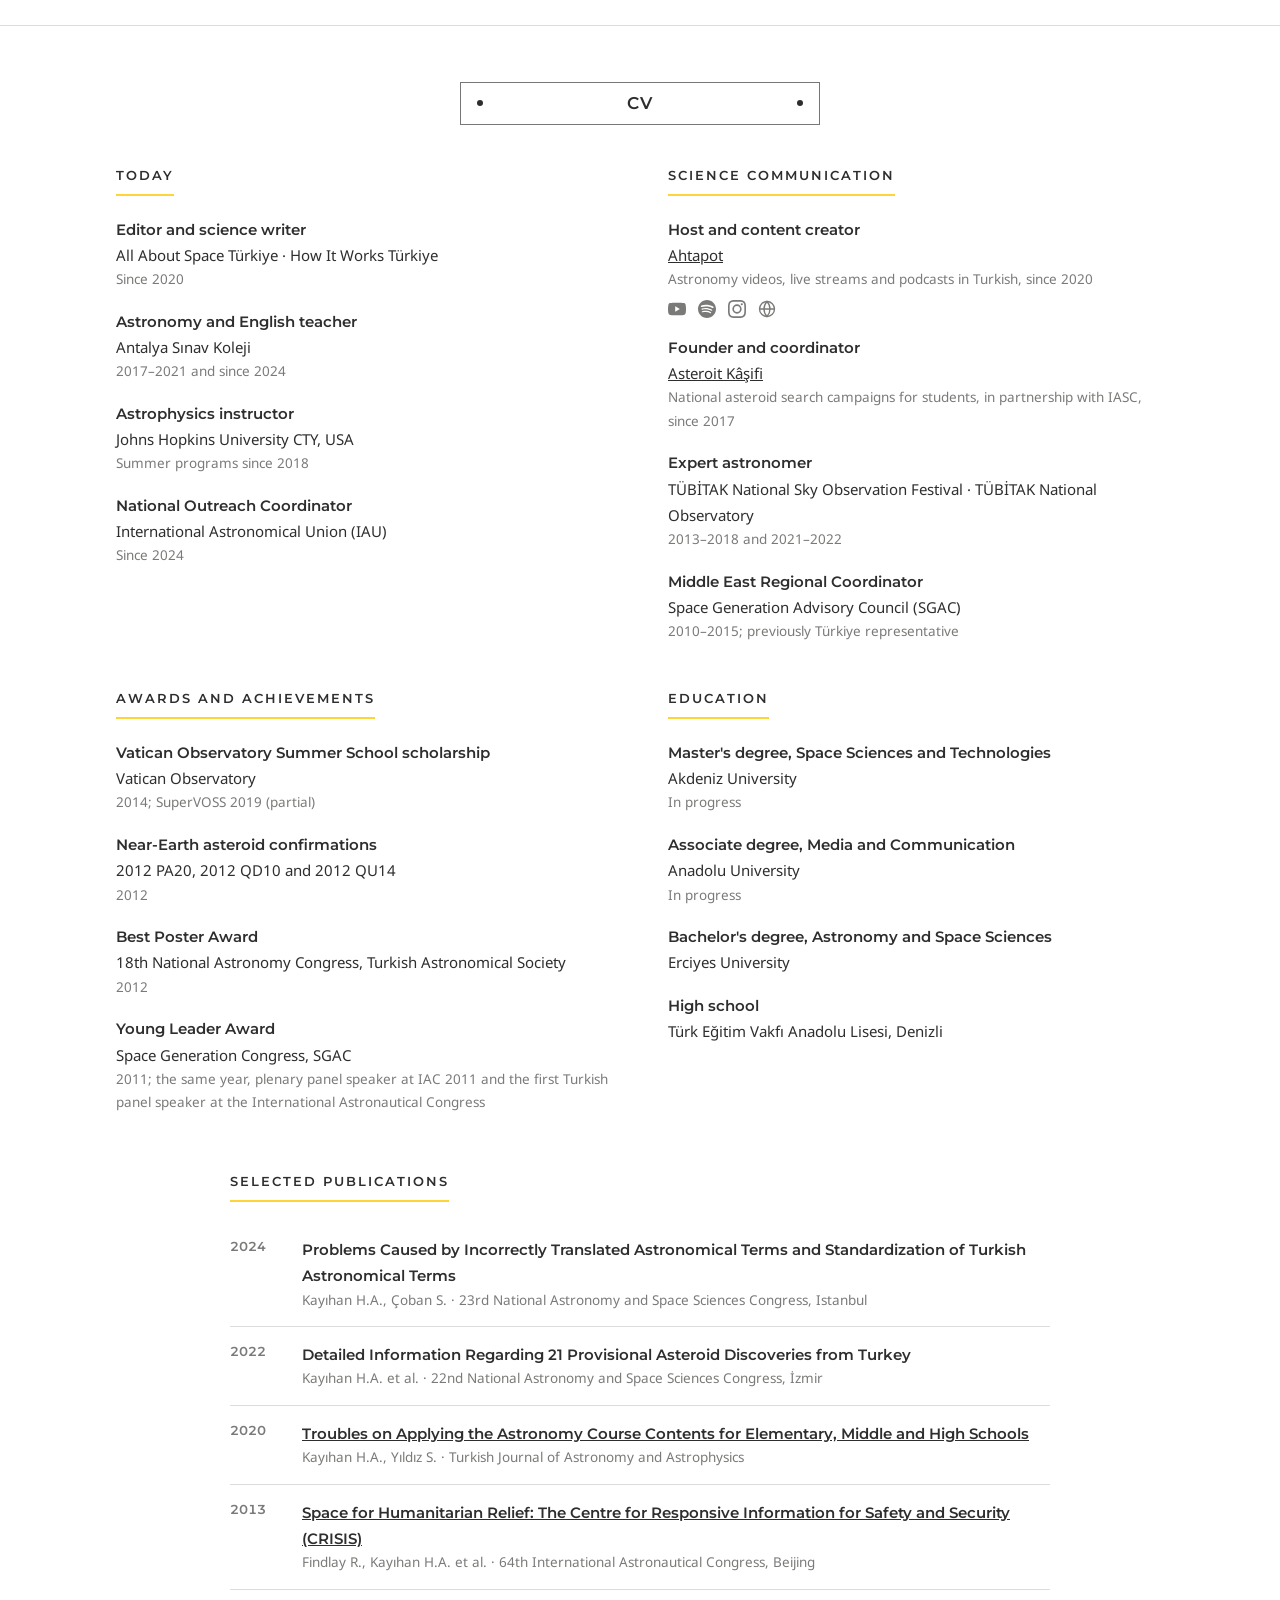
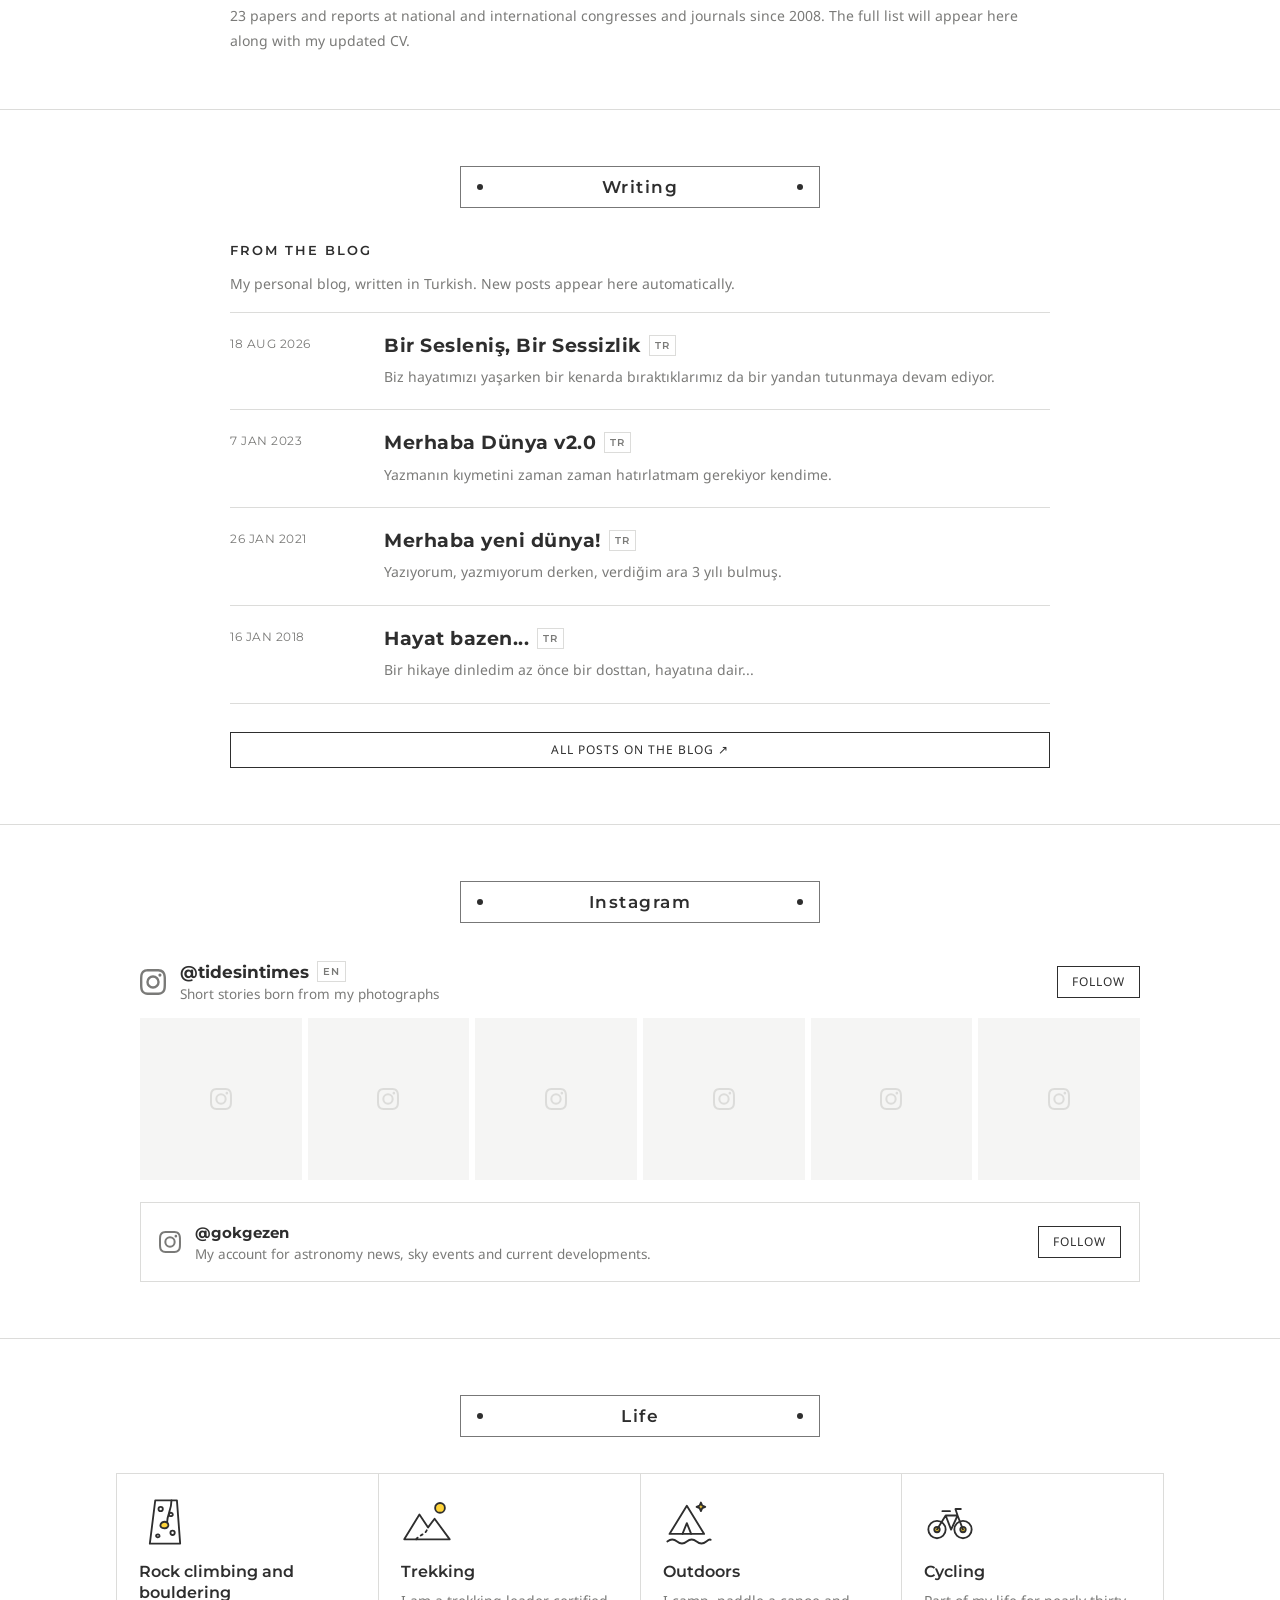
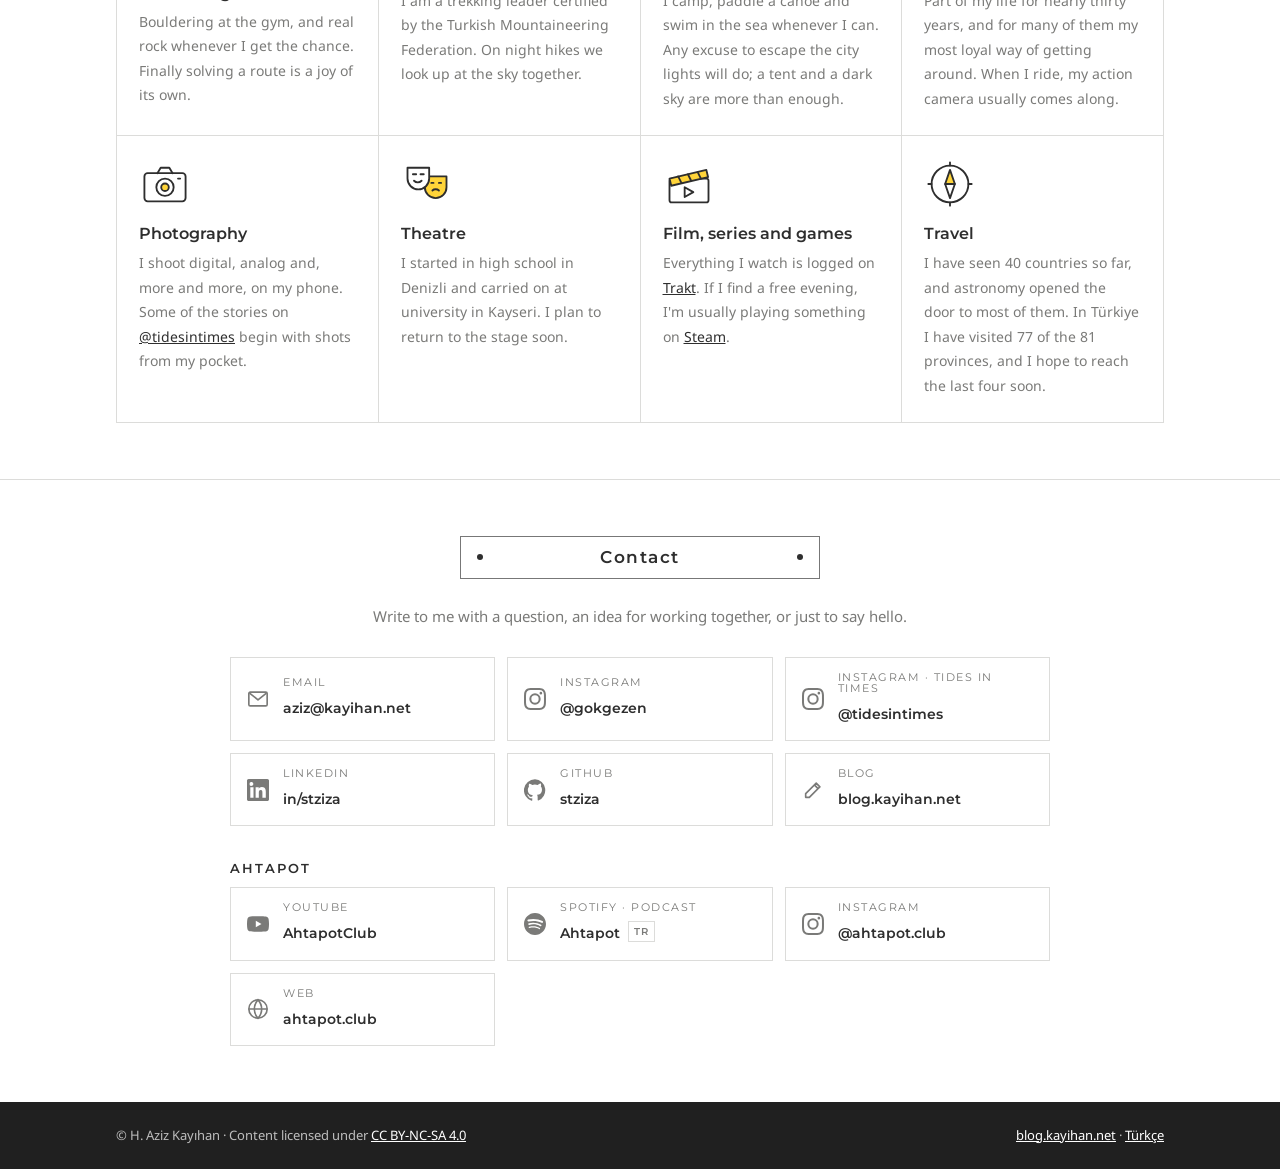
==== commit 873a1e6a: "Expand the IAC 2011 speaker note in both languages" ====
--- a/en/index.html
+++ b/en/index.html
@@ -335,7 +335,7 @@
             <li><span class="role">Vatican Observatory Summer School scholarship</span><span class="org">Vatican Observatory</span><span class="note">2014; SuperVOSS 2019 (partial)</span></li>
             <li><span class="role">Near-Earth asteroid confirmations</span><span class="org">2012 PA20, 2012 QD10 and 2012 QU14</span><span class="note">2012</span></li>
             <li><span class="role">Best Poster Award</span><span class="org">18th National Astronomy Congress, Turkish Astronomical Society</span><span class="note">2012</span></li>
-            <li><span class="role">Young Leader Award</span><span class="org">Space Generation Congress, SGAC</span><span class="note">2011; plenary speaker at IAC 2011 the same year</span></li>
+            <li><span class="role">Young Leader Award</span><span class="org">Space Generation Congress, SGAC</span><span class="note">2011; the same year, plenary panel speaker at IAC 2011 and the first Turkish panel speaker at the International Astronautical Congress</span></li>
           </ul>
         </div>
         <div>
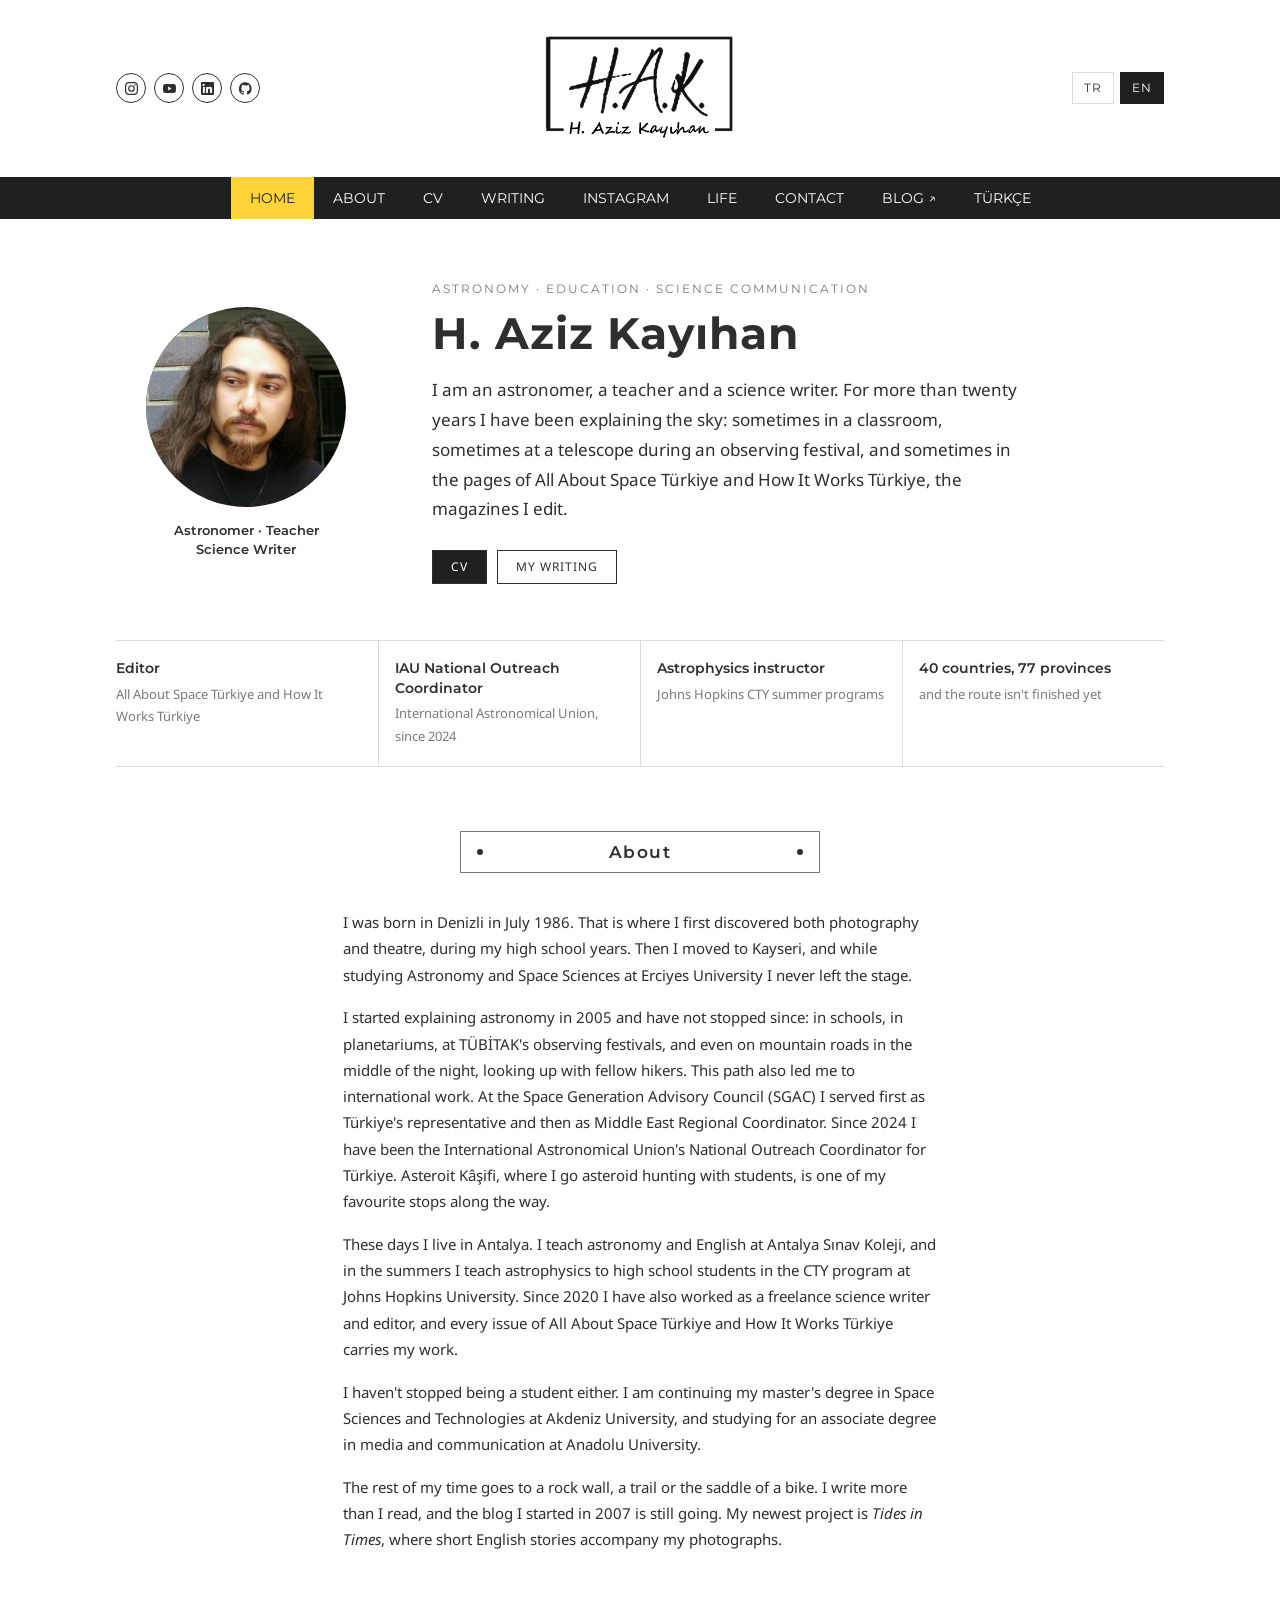
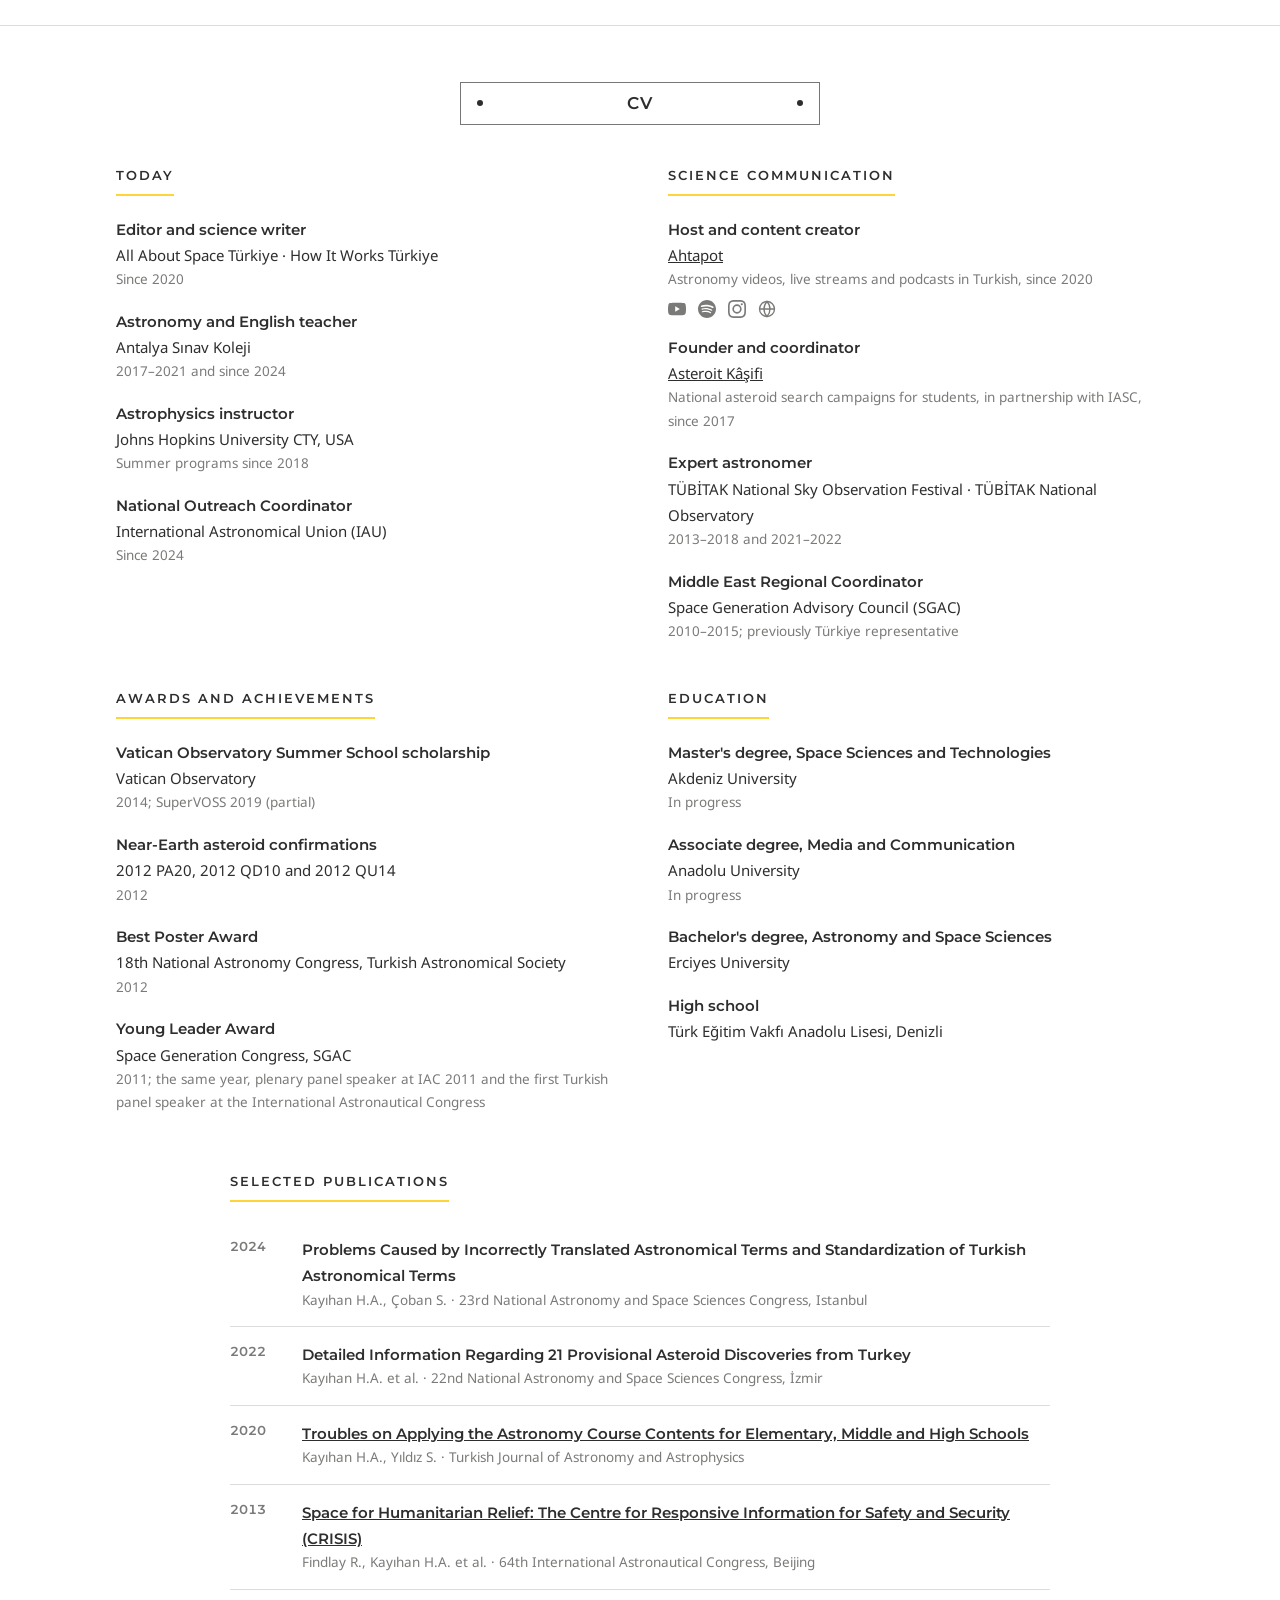
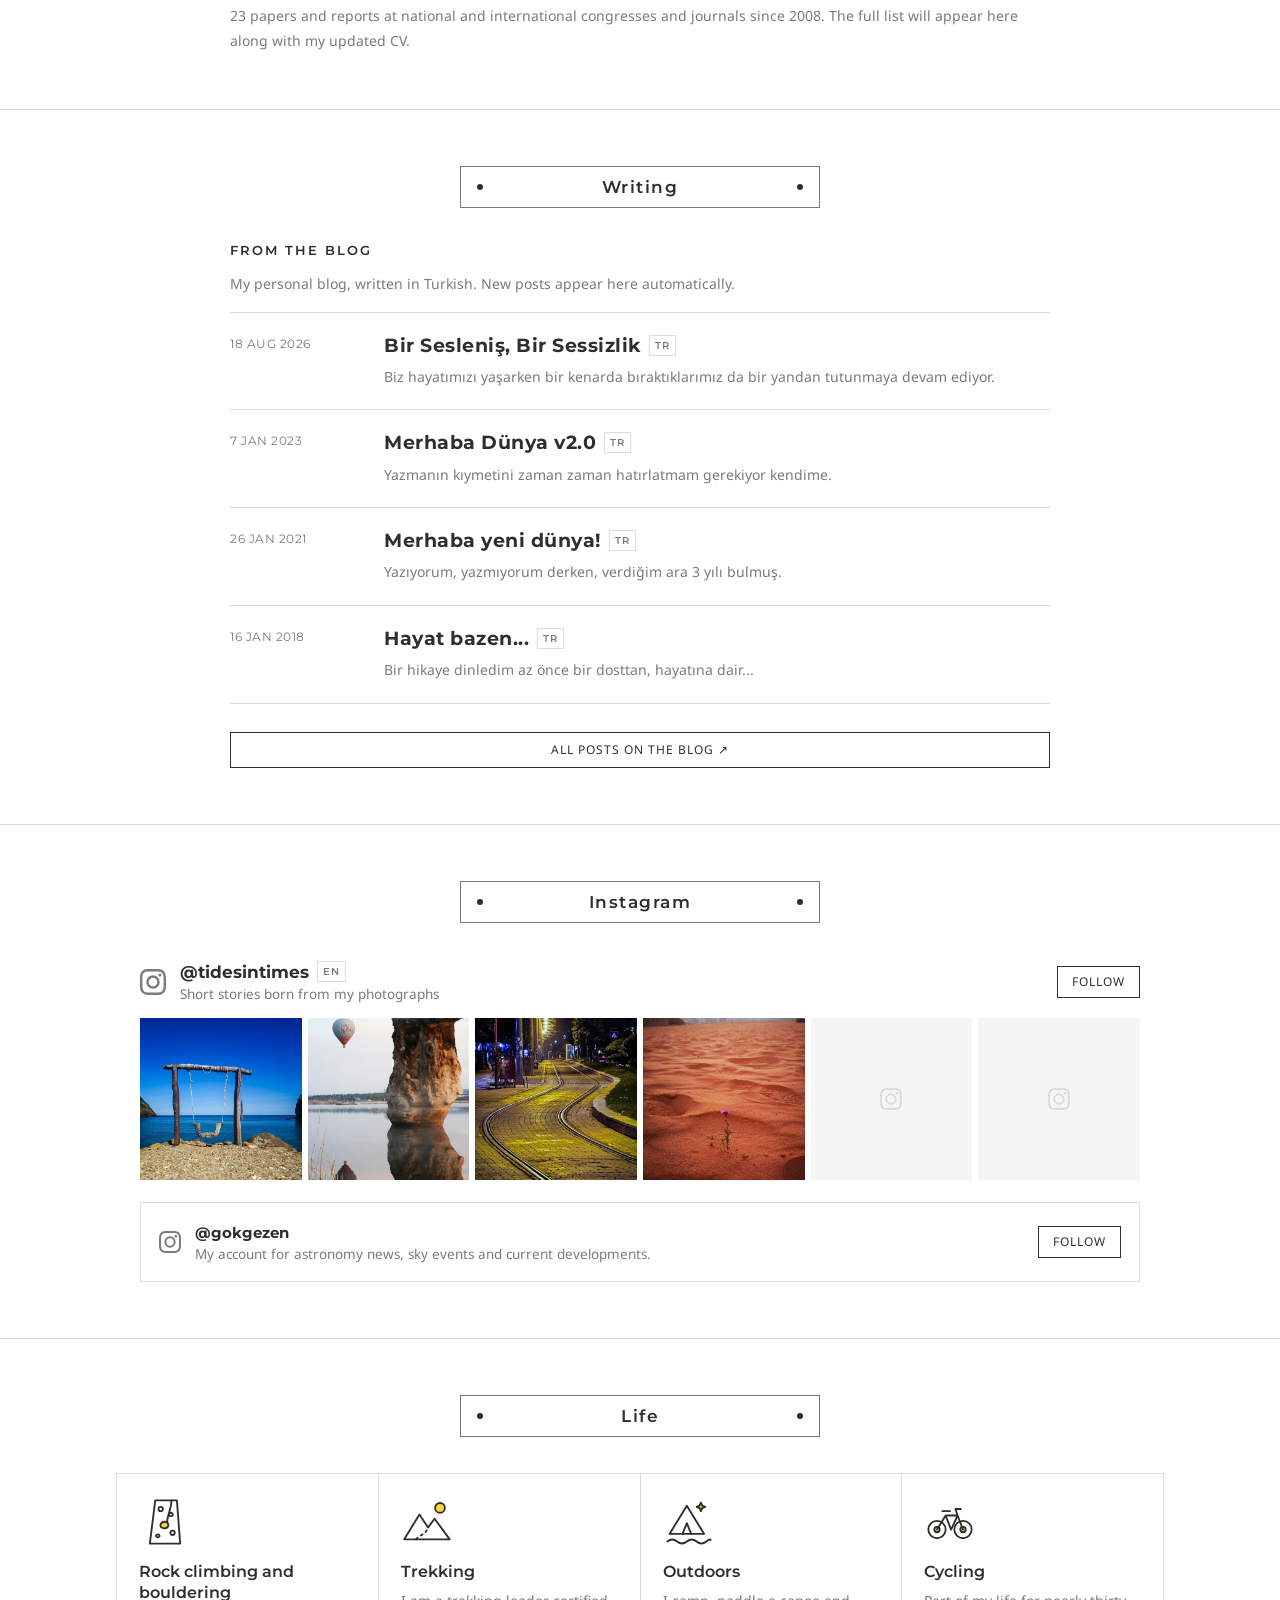
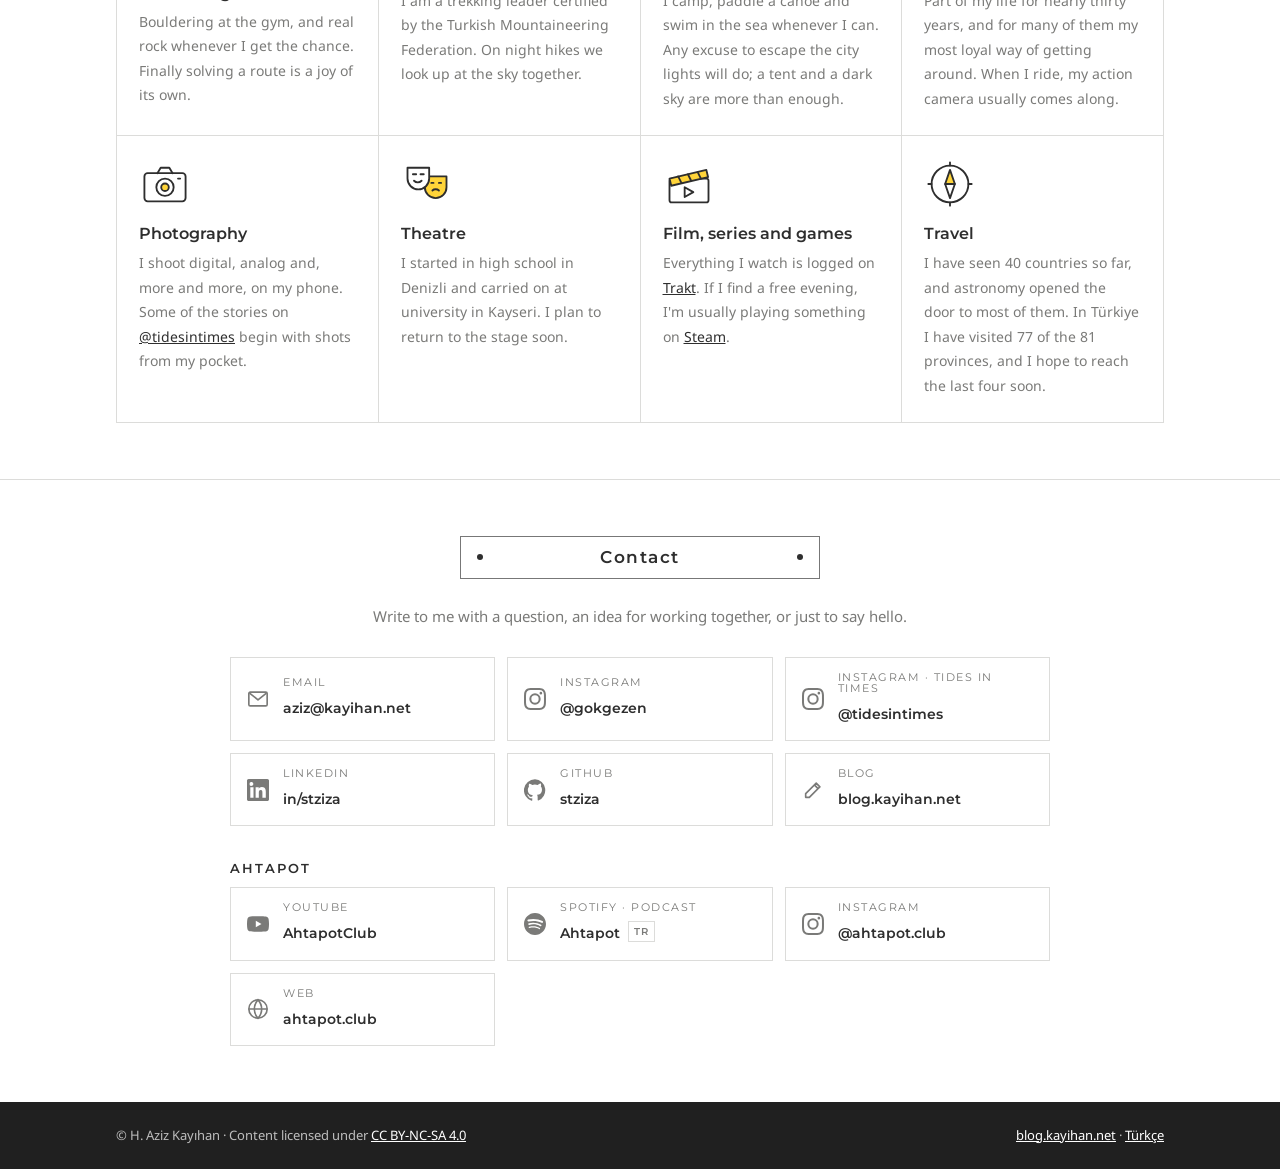
==== commit 293faea4: "Serve Instagram posts from this site Browser blockers can stop the third-party Behold feed, which le" ====
--- a/en/index.html
+++ b/en/index.html
@@ -378,9 +378,9 @@
   <section class="block" id="instagram">
     <div class="wrap">
       <div class="title"><h2>Instagram</h2></div>
-      <!-- Paste the Behold JSON feed URL for @tidesintimes into data-feed below (https://feeds.behold.so/...). If it stays empty, the tiles link to the profile page. -->
+      <!-- data/instagram.json and img/ig/ are updated daily from Behold by .github/workflows/instagram.yml. -->
       <div class="igs">
-      <div class="ig" data-feed="">
+      <div class="ig" data-feed="../data/instagram.json">
         <div class="ig-head"><svg><use href="#i-instagram"/></svg><div><a class="h" href="https://www.instagram.com/tidesintimes/" target="_blank" rel="noopener">@tidesintimes</a><span class="lang">EN</span><small>Short stories born from my photographs</small></div><a class="btn" href="https://www.instagram.com/tidesintimes/" target="_blank" rel="noopener">Follow</a></div>
         <div class="ig-grid"><a class="tile" href="https://www.instagram.com/tidesintimes/" target="_blank" rel="noopener" aria-label="@tidesintimes on Instagram"><svg><use href="#i-instagram"/></svg></a><a class="tile" href="https://www.instagram.com/tidesintimes/" target="_blank" rel="noopener" aria-label="@tidesintimes on Instagram"><svg><use href="#i-instagram"/></svg></a><a class="tile" href="https://www.instagram.com/tidesintimes/" target="_blank" rel="noopener" aria-label="@tidesintimes on Instagram"><svg><use href="#i-instagram"/></svg></a><a class="tile" href="https://www.instagram.com/tidesintimes/" target="_blank" rel="noopener" aria-label="@tidesintimes on Instagram"><svg><use href="#i-instagram"/></svg></a><a class="tile" href="https://www.instagram.com/tidesintimes/" target="_blank" rel="noopener" aria-label="@tidesintimes on Instagram"><svg><use href="#i-instagram"/></svg></a><a class="tile" href="https://www.instagram.com/tidesintimes/" target="_blank" rel="noopener" aria-label="@tidesintimes on Instagram"><svg><use href="#i-instagram"/></svg></a></div>
       </div>
@@ -458,6 +458,7 @@
   var MONTHS = ['Jan','Feb','Mar','Apr','May','Jun','Jul','Aug','Sep','Oct','Nov','Dec'];
   function fmt(iso){ var p = iso.split('-'); return +p[2] + ' ' + MONTHS[+p[1]-1] + ' ' + p[0]; }
   function esc(s){ var d = document.createElement('div'); d.textContent = s; return d.innerHTML.replace(/"/g,'&quot;'); }
+  function decode(s){ var t = document.createElement('textarea'); t.innerHTML = s; return t.value; }
   function clip(s, n){ s = s.replace(/\s+/g,' ').trim(); if (s.length <= n) return s; return s.slice(0, s.lastIndexOf(' ', n)) + '…'; }
 
   function render(items){
@@ -473,18 +474,22 @@
   if (m) { m.href = 'mailto:' + u + '@' + d; document.getElementById('mail-text').textContent = u + '@' + d; }
 
 
-  // Instagram: show the last 6 posts if a Behold JSON feed is set.
+  // Instagram: show the latest posts stored on this site.
   Array.prototype.forEach.call(document.querySelectorAll('.ig[data-feed]'), function(panel){
     var url = panel.getAttribute('data-feed');
     if (!url) return;
+    var base = url.replace(/data\/instagram\.json$/, '');
     fetch(url).then(function(r){ return r.json(); }).then(function(d){
       var posts = (d.posts || []).slice(0, 6);
       if (!posts.length) return;
-      panel.querySelector('.ig-grid').innerHTML = posts.map(function(p){
-        var img = (p.sizes && p.sizes.medium && p.sizes.medium.mediaUrl) || p.thumbnailUrl || p.mediaUrl;
-        var alt = p.altText || clip(p.prunedCaption || p.caption || '', 90);
+      // With fewer than six posts, the remaining tiles stay as profile links.
+      var grid = panel.querySelector('.ig-grid');
+      var rest = Array.prototype.slice.call(grid.children, posts.length).map(function(t){ return t.outerHTML; }).join('');
+      grid.innerHTML = posts.map(function(p){
+        var img = base + p.image;
+        var alt = clip(p.alt || '', 90);
         return '<a class="tile has-img" href="'+esc(p.permalink)+'" target="_blank" rel="noopener"><img loading="lazy" src="'+esc(img)+'" alt="'+esc(alt)+'"></a>';
-      }).join('');
+      }).join('') + rest;
     }).catch(function(){ /* keep the profile-linked tiles */ });
   });
 
@@ -497,7 +502,7 @@
       var items = entries.map(function(e){
         var link = (e.link || []).filter(function(l){ return l.rel === 'alternate'; })[0];
         var thumb = e.media$thumbnail ? e.media$thumbnail.url.replace(/\/s72-[^\/]*\//, '/w600-h400-p-k-no-nu/') : null;
-        return { t: e.title.$t, d: e.published.$t.slice(0,10), u: link ? link.href : 'http://blog.kayihan.net/', s: (e.summary ? e.summary.$t : ''), img: thumb };
+        return { t: e.title.$t, d: e.published.$t.slice(0,10), u: link ? link.href : 'http://blog.kayihan.net/', s: (e.summary ? decode(e.summary.$t) : ''), img: thumb };
       });
       if (items.length) render(items);
     } catch (err) { /* keep the fallback list */ }
